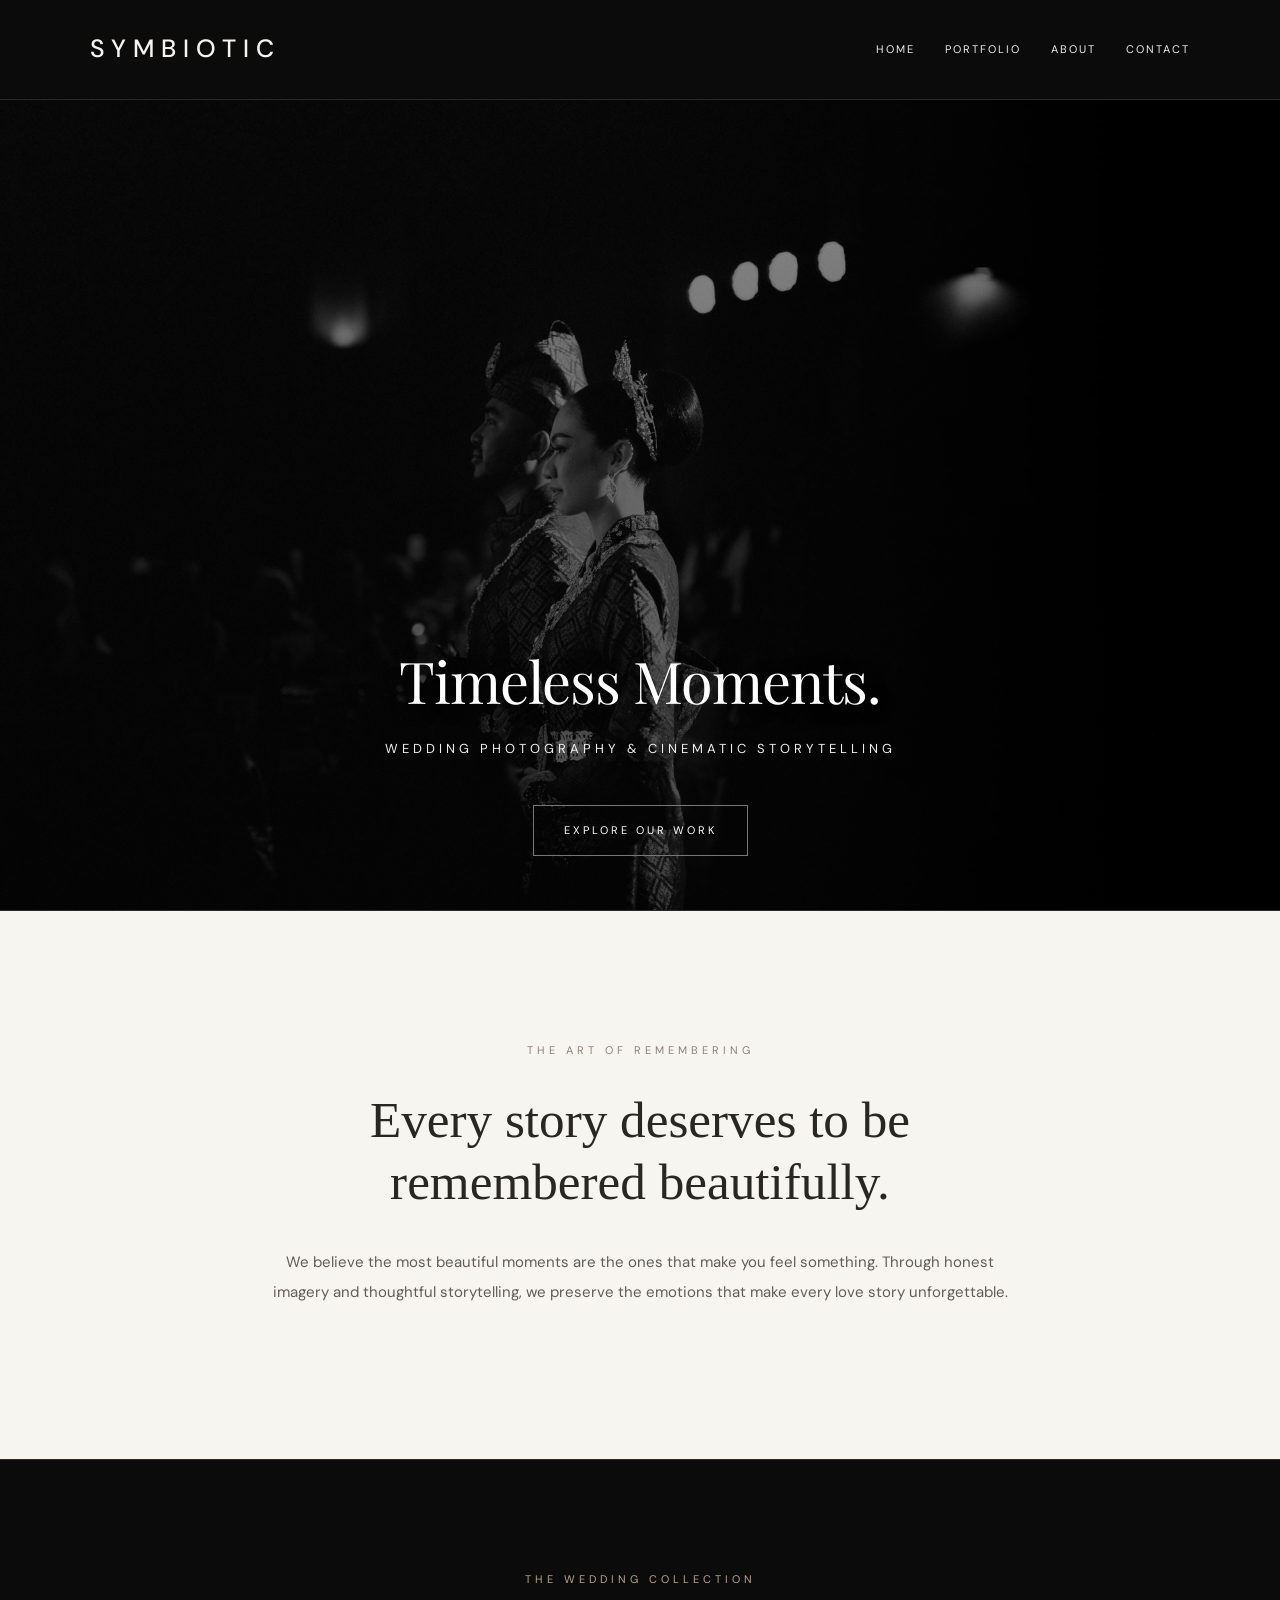
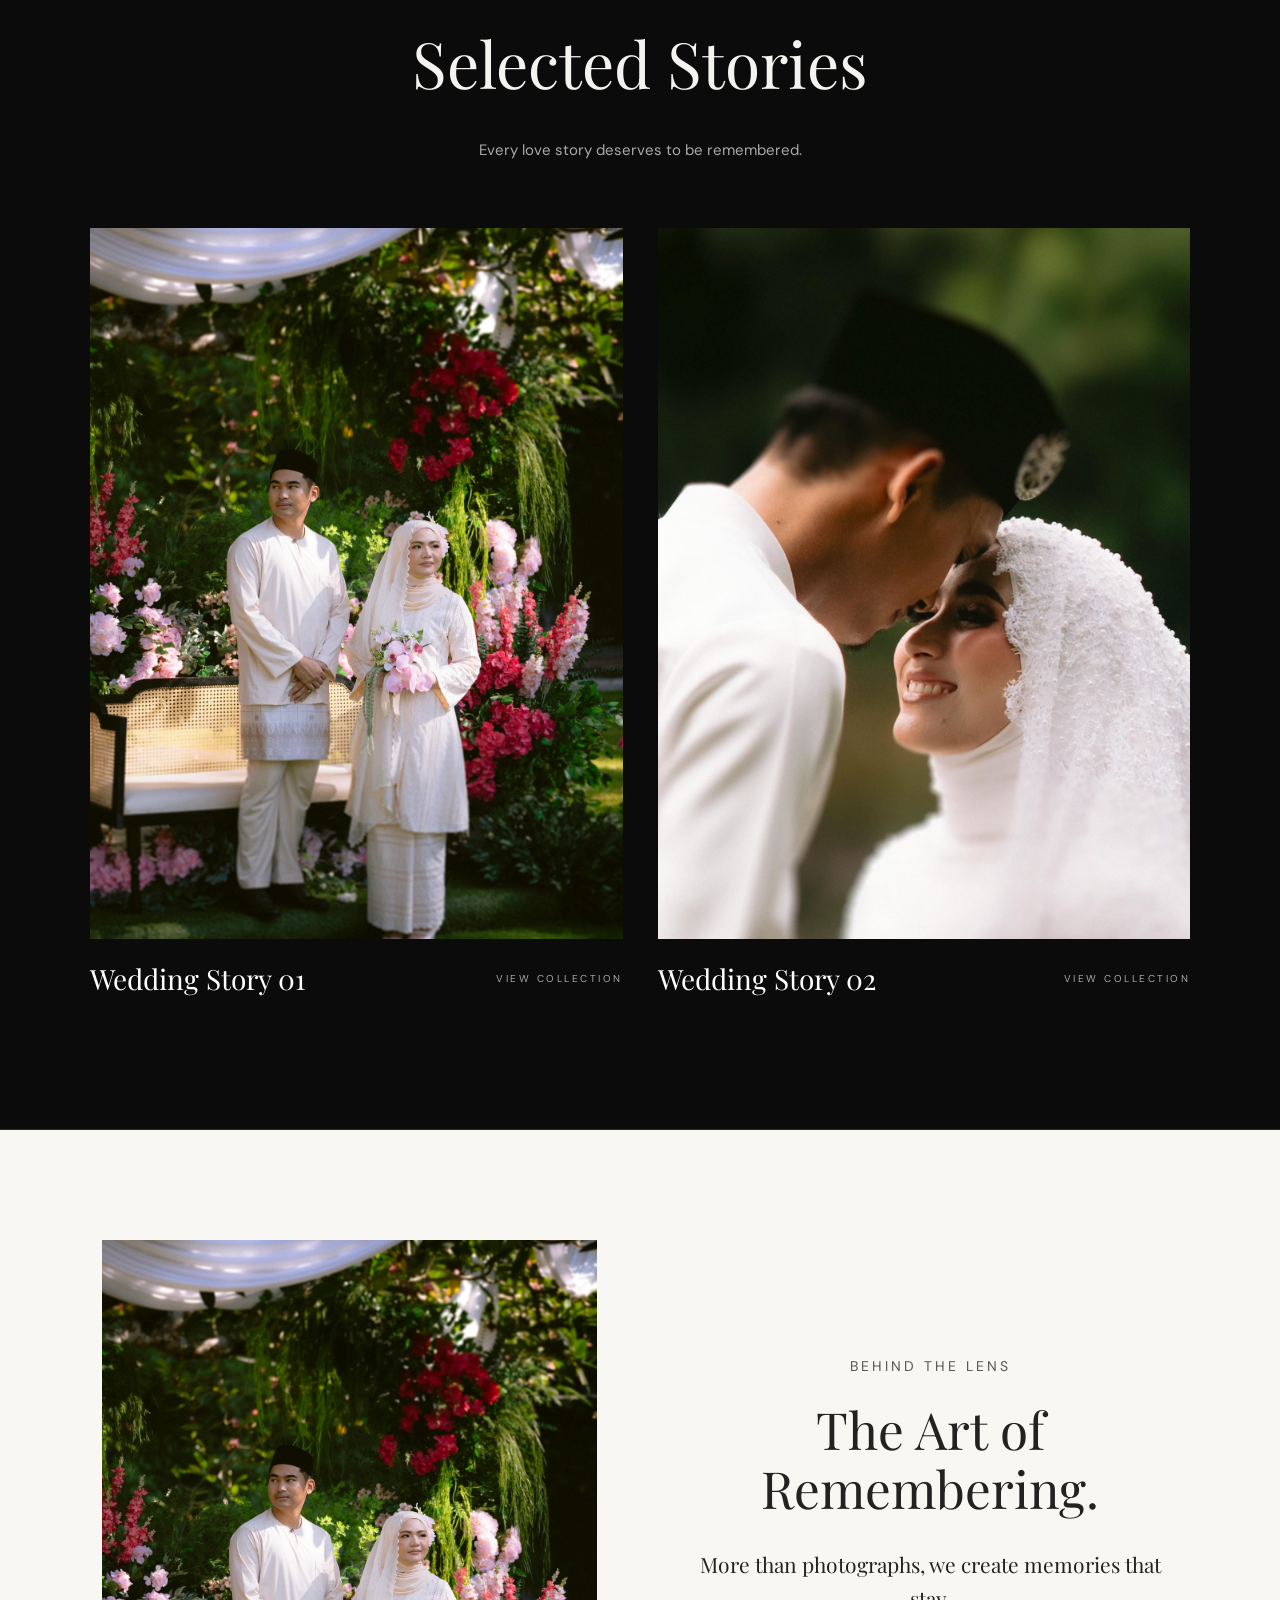
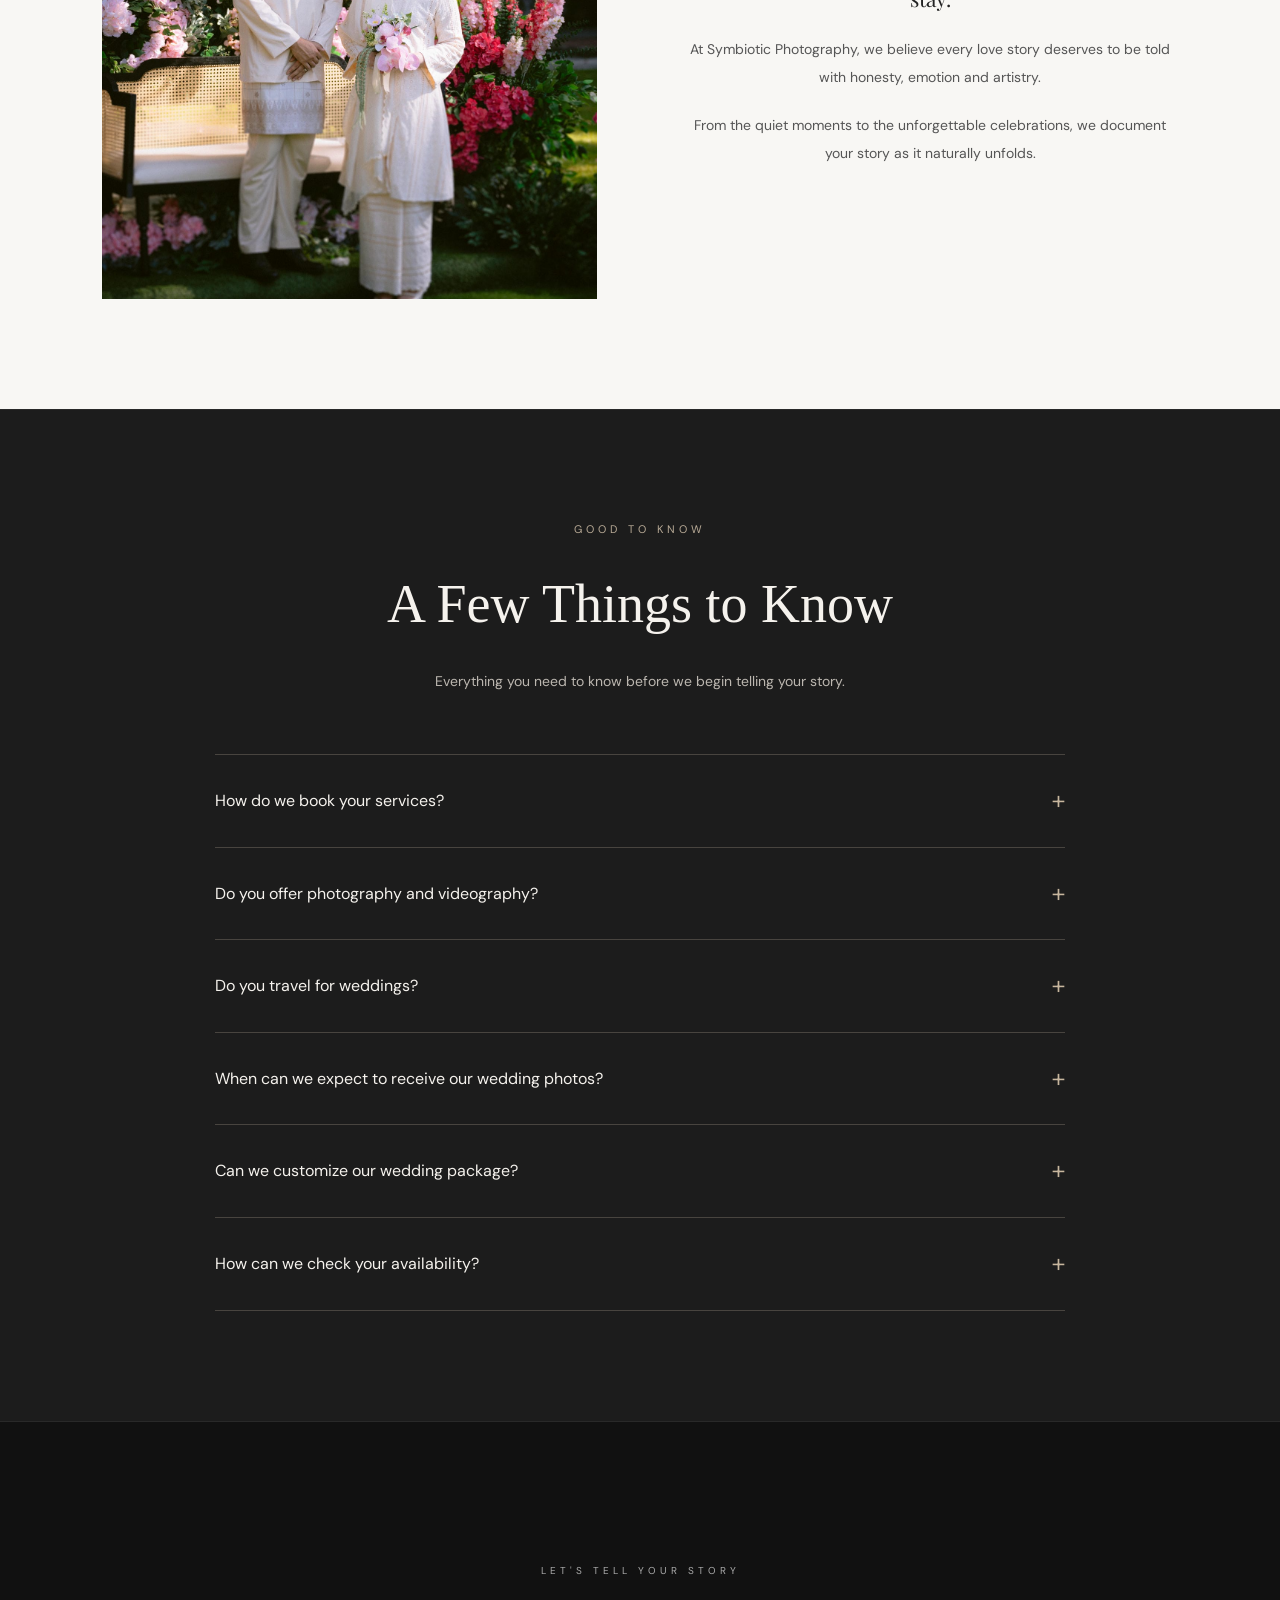
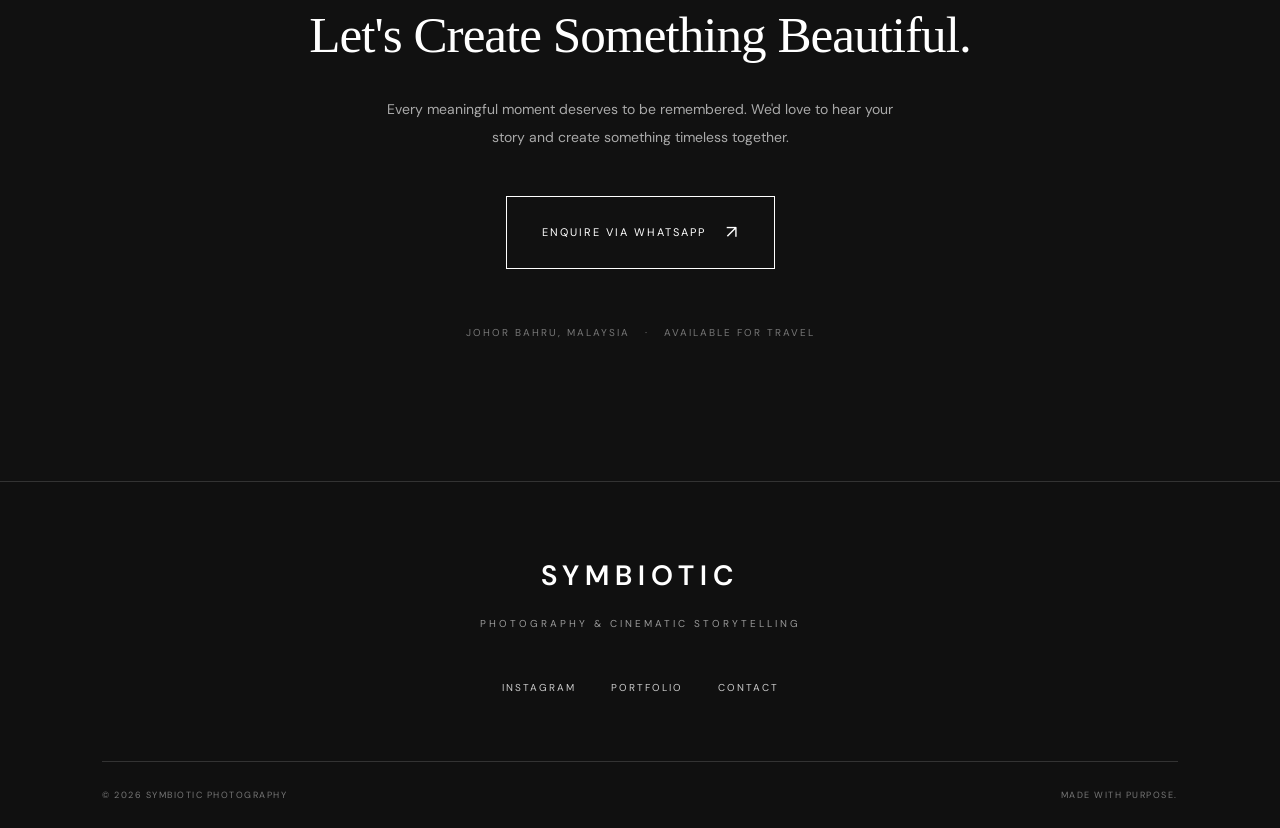
==== index.html @ 344af043 "update intro" ====
<!DOCTYPE html>
<html lang="en">
<head>
	<meta charset="UTF-8">
	<meta name="viewport" content="width=device-width, initial-scale=1.0">
	<title>Symbiotic Photography</title>
	<link rel="stylesheet" href="style.css">
</head>
<body>
	<header>
		<h1>SYMBIOTIC</h1>
<button class="menu-toggle"
        type="button"
        aria-label="Open navigation menu"
        aria-expanded="false"
        aria-controls="main-nav">
  <span></span>
  <span></span>
  <span></span>
</button>

<nav id="main-nav">
  <a href="#home">HOME</a>
  <a href="#portfolio">PORTFOLIO</a>
  <a href="#about">ABOUT</a>
  <a href="#contact">CONTACT</a>
</nav>

	</header>

	<main id="home">
		<h2>Timeless Moments.</h2>
		<p>Wedding Photography &amp; Cinematic Storytelling</p>
		<a href="#portfolio">EXPLORE OUR WORK</a>
	</main>


<!-- INTRODUCTION SECTION -->
<section id="introduction" class="intro-section">
  <div class="intro-content">
    <p class="intro-label">THE ART OF REMEMBERING</p>

    <h2>Every story deserves to be remembered beautifully.</h2>

    
<p>
  We believe the most beautiful moments
  are the ones that make you feel something.
  Through honest imagery and thoughtful
  storytelling, we preserve the emotions
  that make every love story unforgettable.
</p>

  </div>
</section>


	
<section id="portfolio" class="portfolio-section">
  <p class="section-label">THE WEDDING COLLECTION</p>
  <h2>Selected Stories</h2>
  <p class="section-intro">
    Every love story deserves to be remembered.
  </p>

  <div class="portfolio-grid">

    <a href="wedding-01.html" class="portfolio-card">
      <div class="portfolio-image">
        <img src="images/wedding-01/cover.jpg"
             alt="Wedding Story 01"
             loading="lazy">
      </div>
      <div class="portfolio-info">
        <h3>Wedding Story 01</h3>
        <span>VIEW COLLECTION</span>
      </div>
    </a>

    <a href="wedding-02.html" class="portfolio-card">
      <div class="portfolio-image">
        <img src="images/wedding-02/cover.jpg"
             alt="Wedding Story 02"
             loading="lazy">
      </div>
      <div class="portfolio-info">
        <h3>Wedding Story 02</h3>
        <span>VIEW COLLECTION</span>
      </div>
    </a>

  </div>
</section>


	
<section id="about" class="about-editorial">

  <div class="about-editorial-image">
    <img
      src="images/wedding-01/cover.jpg"
      alt="Symbiotic Wedding Photography"
      loading="lazy"
    >
  </div>

  <div class="about-editorial-content">
    <p class="about-editorial-label">
      BEHIND THE LENS
    </p>

    <h2>
      The Art of<br>
      Remembering.
    </h2>

    <p class="about-editorial-lead">
      More than photographs,
      we create memories that stay.
    </p>

    <p>
      At Symbiotic Photography, we believe
      every love story deserves to be told
      with honesty, emotion and artistry.
    </p>

    <p>
      From the quiet moments to the
      unforgettable celebrations, we
      document your story as it naturally
      unfolds.
    </p>
  </div>

</section>


	
<!-- LUXURY FAQ SECTION -->
<section id="faq" class="faq-section">
  <div class="faq-container">

    <p class="faq-label">GOOD TO KNOW</p>
    <h2>A Few Things to Know</h2>
    <p class="faq-intro">
      Everything you need to know before we
      begin telling your story.
    </p>

    <div class="faq-list">

      <details class="faq-item">
        <summary>How do we book your services?</summary>
        <p>
          Simply reach out through WhatsApp with your
          event date, location, and preferred coverage.
          Our team will guide you through the process.
        </p>
      </details>

      <details class="faq-item">
        <summary>Do you offer photography and videography?</summary>
        <p>
          Yes. We offer photography, videography,
          and combined coverage for your celebration.
        </p>
      </details>

      <details class="faq-item">
        <summary>Do you travel for weddings?</summary>
        <p>
          Absolutely. We are available for weddings
          beyond our usual coverage area. Travel
          arrangements can be discussed before booking.
        </p>
      </details>

      <details class="faq-item">
        <summary>When can we expect to receive our wedding photos?</summary>
        <p>
          Good news to all clients that book with Symbiotic! 
          You will get 50 to 100 edited photos which are personally selected by us as early as 7 working days after your wedding! 
          For all photos taken during the shoot, you will get them, guaranteed in 14 working days.

        </p>
      </details>

      <details class="faq-item">
        <summary>Can we customize our wedding package?</summary>
        <p>
          Every celebration is different. Share your
          plans with us, and we'll explore the coverage
          options that best suit your event.
        </p>
      </details>

      <details class="faq-item">
        <summary>How can we check your availability?</summary>
        <p>
          Send us your event date through WhatsApp,
          and we'll be happy to check our team's
          availability.
        </p>
      </details>

    </div>
  </div>
</section>

<!-- STEP 12 — PREMIUM CONTACT SECTION -->

<section id="contact" class="contact-section">

  <div class="contact-container">

    <p class="contact-label">
      LET'S TELL YOUR STORY
    </p>

    <h2>
      Let's Create Something Beautiful.
    </h2>

    <p class="contact-description">
      Every meaningful moment deserves to be remembered.
      We'd love to hear your story and create something
      timeless together.
    </p>

    <a
      href="#"
      id="whatsapp-booking"
      class="whatsapp-button"
      aria-label="Enquire with Symbiotic Photography via WhatsApp"
    >
      ENQUIRE VIA WHATSAPP
      <span aria-hidden="true">↗</span>
    </a>

    <p class="contact-location">
      JOHOR BAHRU, MALAYSIA
      <span>·</span>
      AVAILABLE FOR TRAVEL
    </p>

  </div>

</section>


<!-- STEP 12F — PREMIUM FOOTER -->

<footer class="site-footer">

  <div class="footer-main">

    <a href="index.html" class="footer-logo">
      SYMBIOTIC
    </a>

    <p class="footer-tagline">
      PHOTOGRAPHY & CINEMATIC STORYTELLING
    </p>

    <div class="footer-links">
      <a href="https://www.instagram.com/symbiotic.photography/" class="instagram-link">
        INSTAGRAM
      </a>

      <a href="#portfolio">PORTFOLIO</a>

      <a href="#contact">CONTACT</a>
    </div>

  </div>

  <div class="footer-bottom">
    <p>© 2026 SYMBIOTIC PHOTOGRAPHY</p>
    <p>MADE WITH PURPOSE.</p>
  </div>

</footer>

	<script src="script.js"></script>
</body>
</html>
---- style.css ----
@import url('https://fonts.googleapis.com/css2?family=DM+Sans:wght@400;500;600&family=Playfair+Display:wght@400;500&display=swap');

* {
  margin: 0;
  padding: 0;
  box-sizing: border-box;
}

html {
  scroll-behavior: smooth;
}

body {
  background: #0b0b0b;
  color: #f5f3ef;
  font-family: 'DM Sans', sans-serif;
  line-height: 1.7;
}

header {
  padding: 28px 7%;
  display: flex;
  justify-content: space-between;
  align-items: center;
  border-bottom: 1px solid #292929;
}

header h1 {
  font-size: 25px;
  font-weight: 500;
  letter-spacing: 7px;
}

nav {
  display: flex;
  gap: 30px;
}

nav a {
  color: #eee;
  text-decoration: none;
  font-size: 11px;
  letter-spacing: 2px;
  transition: color 0.3s;
}

nav a:hover {
  color: #bba58b;
}

main {
  min-height: 80vh;
  display: flex;
  flex-direction: column;
  justify-content: center;
  align-items: center;
  text-align: center;
  padding: 60px 7%;
}

main h2 {
  font-family: 'Playfair Display', serif;
  font-size: clamp(48px, 8vw, 110px);
  font-weight: 400;
  line-height: 1.15;
  margin-bottom: 25px;
}

main p {
  font-size: 13px;
  letter-spacing: 4px;
  text-transform: uppercase;
  color: #aaa;
  margin-bottom: 45px;
}

main a {
  color: #fff;
  text-decoration: none;
  border: 1px solid #777;
  padding: 15px 30px;
  font-size: 11px;
  letter-spacing: 3px;
  transition: 0.3s;
}

main a:hover {
  background: #fff;
  color: #000;
}

section {
  padding: 120px 10%;
  text-align: center;
  border-top: 1px solid #292929;
}

section h2 {
  font-family: 'Playfair Display', serif;
  font-size: clamp(36px, 5vw, 64px);
  font-weight: 400;
  margin-bottom: 20px;
}

section p {
  color: #aaa;
  font-size: 15px;
}

@media (max-width: 768px) {
  header {
    flex-direction: column;
    gap: 20px;
  }

  header h1 {
    font-size: 20px;
  }

  nav {
    flex-wrap: wrap;
    justify-content: center;
    gap: 15px;
  }

  nav a {
    font-size: 10px;
  }

  main p {
    letter-spacing: 2px;
  }

  section {
    padding: 80px 7%;
  }
}

/* SYMBIOTIC — CINEMATIC HERO */

main {
  min-height: 90vh;

  background-image:
    linear-gradient(
      rgba(0, 0, 0, 0.35),
      rgba(0, 0, 0, 0.65)
    ),
    url("images/hero.jpg");

  background-size: cover;
  background-position: center;
  background-repeat: no-repeat;
}

main h2 {
    color: #ffffff;
    font-size: clamp(38px, 4.5vw, 68px);
    font-weight: 400;
    line-height: 1.1;
    letter-spacing: -1px;
    text-shadow: 0 3px 25px rgba(0,0,0,0.3);
}

main p {
  color: #eeeeee;
}

@media (max-width: 768px) {
  main {
    min-height: 85vh;
    background-position: center;
  }
}

/* SYMBIOTIC PORTFOLIO */

.portfolio-section {
  padding: 120px 7%;
  background: #0b0b0b;
  text-align: center;
}

.section-label {
  font-size: 11px;
  letter-spacing: 4px;
  color: #bba58b;
  margin-bottom: 20px;
}

.section-intro {
  margin-bottom: 65px;
}

.portfolio-grid {
  display: grid;
  grid-template-columns: repeat(2, 1fr);
  gap: 35px;
  margin-top: 60px;
}

.portfolio-card {
  text-decoration: none;
  color: #fff;
  text-align: left;
}

.portfolio-image {
  overflow: hidden;
  aspect-ratio: 3 / 4;
  background: #222;
}

.portfolio-image img {
  width: 100%;
  height: 100%;
  object-fit: cover;
  display: block;
  transition: transform 0.7s ease;
}

.portfolio-card:hover img {
  transform: scale(1.06);
}

.portfolio-info {
  display: flex;
  justify-content: space-between;
  align-items: center;
  gap: 15px;
  padding: 25px 0;
}

.portfolio-info h3 {
  font-family: 'Playfair Display', serif;
  font-size: 25px;
  font-weight: 400;
}

.portfolio-info span {
  font-size: 10px;
  letter-spacing: 2px;
  color: #aaa;
}

@media (max-width: 768px) {
  .portfolio-grid {
    grid-template-columns: 1fr;
    gap: 35px;
  }

  .portfolio-section {
    padding: 80px 6%;
  }

  .portfolio-info h3 {
    font-size: 22px;
  }
}

/* WEDDING STORY PAGES */

.wedding-page {
  background: #0b0b0b;
  color: #f5f3ef;
}

.wedding-heading {
  text-align: center;
  padding: 110px 20px 80px;
}

.wedding-heading h2 {
  font-family: 'Playfair Display', serif;
  font-size: clamp(42px, 7vw, 85px);
  font-weight: 400;
  margin-bottom: 15px;
}

.wedding-heading > p:last-child {
  color: #aaa;
  font-size: 14px;
  letter-spacing: 1px;
}

.wedding-gallery {
  max-width: 1300px;
  margin: 0 auto;
  padding: 0 6%;
  display: grid;
  grid-template-columns: repeat(2, minmax(0, 1fr));
  gap: 24px;
}

.wedding-gallery img {
  width: 100%;
  height: 100%;
  max-height: 800px;
  object-fit: cover;
  display: block;
  cursor: zoom-in;
  transition: opacity 0.3s ease;
}

.wedding-gallery img:hover {
  opacity: 0.85;
}

.wedding-gallery img:first-child,
.wedding-gallery img:last-child {
  grid-column: 1 / -1;
  max-height: 900px;
  object-fit: contain;
}

.back-portfolio {
  text-align: center;
  padding: 100px 20px;
}

.back-portfolio a {
  color: #fff;
  text-decoration: none;
  font-size: 11px;
  letter-spacing: 3px;
  border-bottom: 1px solid #777;
  padding-bottom: 12px;
}

@media (max-width: 768px) {
  .wedding-heading {
    padding: 70px 20px 50px;
  }

  .wedding-gallery {
    grid-template-columns: 1fr;
    gap: 16px;
    padding: 0 5%;
  }

  .wedding-gallery img {
    height: auto;
    max-height: none;
  }
}

/* SYMBIOTIC FULLSCREEN LIGHTBOX */

.symbiotic-lightbox {
  position: fixed;
  inset: 0;
  background: rgba(0, 0, 0, 0.97);
  z-index: 9999;
  display: none;
  align-items: center;
  justify-content: center;
}

.symbiotic-lightbox.active {
  display: flex;
}

.lightbox-image {
  max-width: 85vw;
  max-height: 85vh;
  width: auto;
  height: auto;
  object-fit: contain;
}

.lightbox-close,
.lightbox-prev,
.lightbox-next {
  position: absolute;
  background: transparent;
  border: none;
  color: white;
  cursor: pointer;
  z-index: 2;
}

.lightbox-close {
  top: 20px;
  right: 35px;
  font-size: 40px;
}

.lightbox-prev {
  left: 25px;
  font-size: 60px;
}

.lightbox-next {
  right: 25px;
  font-size: 60px;
}

.lightbox-counter {
  position: absolute;
  top: 35px;
  left: 35px;
  color: #aaa;
  font-size: 12px;
  letter-spacing: 3px;
}

@media (max-width: 768px) {
  .lightbox-image {
    max-width: 94vw;
    max-height: 78vh;
  }

  .lightbox-prev {
    left: 8px;
    font-size: 42px;
  }

  .lightbox-next {
    right: 8px;
    font-size: 42px;
  }

  .lightbox-close {
    right: 20px;
  }
}

/* STEP 10 — PREMIUM ANIMATIONS */

/* Smooth scrolling */
html {
  scroll-behavior: smooth;
}

/* Smooth navigation links */
nav a {
  transition: opacity 0.3s ease;
}

nav a:hover {
  opacity: 0.55;
}

/* Elegant portfolio image movement */
.portfolio-image img {
  transition: transform 0.8s ease,
              filter 0.8s ease;
}

.portfolio-card:hover .portfolio-image img {
  transform: scale(1.04);
  filter: brightness(0.85);
}

/* Scroll reveal animation */
.reveal {
  opacity: 0;
  transform: translateY(35px);
  transition: opacity 0.9s ease,
              transform 0.9s ease;
}

.reveal.visible {
  opacity: 1;
  transform: translateY(0);
}

/* Respect reduced-motion preferences */
@media (prefers-reduced-motion: reduce) {
  html {
    scroll-behavior: auto;
  }

  .reveal,
  .reveal.visible {
    opacity: 1;
    transform: none;
    transition: none;
  }

  .portfolio-image img,
  nav a {
    transition: none;
  }
}

/* STEP 11 — MOBILE RESPONSIVE */

.menu-toggle {
  display: none;
  background: none;
  border: none;
  cursor: pointer;
  padding: 10px;
  z-index: 1001;
}

.menu-toggle span {
  display: block;
  width: 25px;
  height: 2px;
  margin: 5px 0;
  background: #fff;
  transition: 0.3s ease;
}

@media (max-width: 768px) {

  header {
    display: flex;
    align-items: center;
    justify-content: space-between;
    padding: 20px 6%;
    position: relative;
    z-index: 100;
  }

  header h1 {
    font-size: 18px;
    letter-spacing: 3px;
    margin: 0;
  }

  .menu-toggle {
    display: block;
  }

  header nav {
    display: none;
    position: absolute;
    top: 100%;
    left: 0;
    right: 0;
    background: #111;
    padding: 25px 6%;
    flex-direction: column;
    gap: 25px;
    border-top: 1px solid #333;
  }

  header nav.active {
    display: flex;
  }

  header nav a {
    display: block;
    font-size: 12px;
    letter-spacing: 2px;
    padding: 8px 0;
  }

  main {
    min-height: 85vh;
    background-position: center;
  }

  main h2 {
    font-size: clamp(38px, 10vw, 60px);
    line-height: 1.15;
  }

  main p {
    font-size: 11px;
    letter-spacing: 2px;
    line-height: 1.8;
  }

  .portfolio-section {
    padding: 75px 6%;
  }

  .portfolio-grid {
    grid-template-columns: 1fr;
    gap: 35px;
  }

  .portfolio-info {
    align-items: flex-start;
  }

  .portfolio-info h3 {
    font-size: 22px;
  }

  .portfolio-info span {
    font-size: 9px;
  }

  .wedding-heading h2 {
    font-size: clamp(36px, 10vw, 56px);
  }
}

/* STEP 12 — PREMIUM CONTACT SECTION */

.contact-section {
  background: #111111;
  color: #ffffff;
  padding: 140px 8%;
  text-align: center;
}

.contact-container {
  max-width: 800px;
  margin: 0 auto;
}

.contact-label {
  font-size: 10px;
  letter-spacing: 4px;
  color: #aaaaaa;
  margin-bottom: 25px;
}

.contact-container h2 {
  font-family: Georgia, serif;
  font-size: clamp(38px, 5vw, 72px);
  font-weight: normal;
  line-height: 1.15;
  margin-bottom: 30px;
}

.contact-description {
  font-size: 14px;
  color: #aaaaaa;
  line-height: 2;
  max-width: 530px;
  margin: 0 auto 45px;
}

.whatsapp-button {
  display: inline-flex;
  align-items: center;
  justify-content: center;
  gap: 20px;
  padding: 20px 35px;
  border: 1px solid #ffffff;
  color: #ffffff;
  text-decoration: none;
  font-size: 11px;
  letter-spacing: 2px;
  transition: 0.4s ease;
}

.whatsapp-button:hover {
  background: #ffffff;
  color: #111111;
}

.whatsapp-button span {
  font-size: 18px;
}

.contact-location {
  margin-top: 55px;
  font-size: 10px;
  letter-spacing: 2px;
  color: #777777;
}

.contact-location span {
  margin: 0 10px;
}

/* MOBILE RESPONSIVE */

@media (max-width: 768px) {

  .contact-section {
    padding: 90px 7%;
  }

  .contact-container h2 {
    font-size: 42px;
  }

  .contact-description {
    font-size: 13px;
  }

  .whatsapp-button {
    padding: 18px 22px;
    font-size: 10px;
    letter-spacing: 1.5px;
  }

  .contact-location {
    font-size: 9px;
    line-height: 2;
  }
}

/* STEP 12F — FINAL LUXURY POLISH */

/* Contact heading refinement */
.contact-container h2 {
  font-size: clamp(34px, 4vw, 56px);
  max-width: 760px;
  margin: 0 auto 30px;
  line-height: 1.2;
  letter-spacing: -1px;
  overflow-wrap: break-word;
}

/* Premium button refinement */
.whatsapp-button {
  min-height: 58px;
  transition:
    background 0.35s ease,
    color 0.35s ease,
    transform 0.35s ease;
}

.whatsapp-button:hover {
  transform: translateY(-3px);
}

.whatsapp-button:focus-visible,
.footer-links a:focus-visible,
.footer-logo:focus-visible {
  outline: 2px solid #ffffff;
  outline-offset: 5px;
}

/* FOOTER */

.site-footer {
  background: #101010;
  color: #ffffff;
  padding: 70px 8% 25px;
  border-top: 1px solid #333333;
}

.footer-main {
  text-align: center;
  padding-bottom: 65px;
}

.footer-logo {
  display: inline-block;
  color: #ffffff;
  font-size: 28px;
  font-weight: 600;
  letter-spacing: 6px;
  text-decoration: none;
}

.footer-tagline {
  margin-top: 15px;
  color: #999999;
  font-size: 10px;
  letter-spacing: 3px;
  line-height: 2;
}

.footer-links {
  display: flex;
  justify-content: center;
  flex-wrap: wrap;
  gap: 35px;
  margin-top: 45px;
}

.footer-links a {
  color: #cccccc;
  font-size: 10px;
  letter-spacing: 2px;
  text-decoration: none;
  transition: color 0.3s ease;
}

.footer-links a:hover {
  color: #ffffff;
}

.footer-bottom {
  border-top: 1px solid #333333;
  padding-top: 25px;
  display: flex;
  justify-content: space-between;
  gap: 20px;
}

.footer-bottom p {
  color: #777777;
  font-size: 9px;
  letter-spacing: 1.5px;
  line-height: 1.8;
}

/* MOBILE */

@media (max-width: 768px) {

  .contact-container h2 {
    font-size: clamp(32px, 8vw, 42px);
    letter-spacing: -0.5px;
  }

  .site-footer {
    padding: 65px 7% 25px;
  }

  .footer-logo {
    font-size: 22px;
    letter-spacing: 4px;
  }

  .footer-tagline {
    font-size: 9px;
    letter-spacing: 2px;
  }

  .footer-links {
    gap: 22px;
  }

  .footer-bottom {
    flex-direction: column;
    align-items: center;
    text-align: center;
    gap: 5px;
  }
}

@media (prefers-reduced-motion: reduce) {
  .whatsapp-button {
    transition: none;
  }

  .whatsapp-button:hover {
    transform: none;
  }
}



/* ==================================
   LUXURY INTRODUCTION SECTION
================================== */

.intro-section {
  padding: 130px 24px;
  background: #f7f5f0;
  text-align: center;
}

.intro-content {
  max-width: 760px;
  margin: 0 auto;
}

.intro-label {
  font-size: 11px;
  letter-spacing: 4px;
  text-transform: uppercase;
  color: #8a8176;
  margin-bottom: 30px;
}

.intro-content h2 {
  font-family: Georgia, serif;
  font-size: clamp(32px, 4vw, 52px);
  font-weight: 400;
  line-height: 1.2;
  color: #292722;
  margin-bottom: 35px;
}

.intro-content p:not(.intro-label) {
  font-size: 15px;
  line-height: 2;
  color: #625d56;
  margin-bottom: 22px;
}

/* MOBILE RESPONSIVE */

@media (max-width: 768px) {
  .intro-section {
    padding: 85px 22px;
  }

  .intro-content h2 {
    font-size: 32px;
  }

  .intro-content p:not(.intro-label) {
    font-size: 14px;
    line-height: 1.9;
  }
}

/* ==================================
   LUXURY FAQ SECTION
================================== */

.faq-section {
  background: #1c1c1c;
  color: #f5f2ed;
  padding: 110px 24px;
}

.faq-container {
  max-width: 850px;
  margin: 0 auto;
}

.faq-label {
  text-align: center;
  font-size: 11px;
  letter-spacing: 4px;
  color: #b8aa96;
  margin-bottom: 20px;
}

.faq-container h2 {
  font-family: Georgia, serif;
  font-size: clamp(34px, 5vw, 54px);
  font-weight: 400;
  text-align: center;
  margin-bottom: 18px;
}

.faq-intro {
  text-align: center;
  color: #bcb7b0;
  font-size: 14px;
  line-height: 1.8;
  margin-bottom: 60px;
}

.faq-list {
  width: 100%;
}

.faq-item {
  border-bottom: 1px solid #48443f;
}

.faq-item:first-child {
  border-top: 1px solid #48443f;
}

.faq-item summary {
  display: flex;
  align-items: center;
  justify-content: space-between;
  gap: 24px;
  padding: 25px 0;
  cursor: pointer;
  list-style: none;
  font-size: 16px;
  font-weight: 400;
  line-height: 1.6;
}

.faq-item summary::-webkit-details-marker {
  display: none;
}

.faq-item summary::after {
  content: "+";
  font-size: 26px;
  font-weight: 300;
  color: #c7b69e;
  flex-shrink: 0;
}

.faq-item[open] summary::after {
  content: "−";
}

.faq-item > p {
  color: #bcb7b0;
  font-size: 14px;
  line-height: 1.9;
  padding: 0 35px 25px 0;
  margin: 0;
}

@media (max-width: 768px) {
  .faq-section {
    padding: 80px 22px;
  }

  .faq-container h2 {
    font-size: 36px;
  }

  .faq-intro {
    margin-bottom: 40px;
  }

  .faq-item summary {
    font-size: 14px;
    padding: 22px 0;
  }
}
/* SYMBIOTIC — HERO TEXT POSITION */
main {
    display: flex;
    flex-direction: column;
    justify-content: flex-end;
    align-items: center;
    text-align: center;
    padding-bottom: 6vh;
    box-sizing: border-box;
}
/* MOBILE HERO REFINEMENT */
@media (max-width: 768px) {

  main {
    min-height: 85svh;
    padding: 60px 6% 90px;
    display: flex;
    flex-direction: column;
    justify-content: flex-end;
    align-items: center;
    text-align: center;
    background-position: 43% center;
  }

  main h2 {
    font-size: clamp(34px, 9vw, 48px);
    line-height: 1.12;
    max-width: 100%;
    margin-bottom: 18px;
  }

  main p {
    font-size: 10px;
    letter-spacing: 2px;
    line-height: 1.8;
    margin-bottom: 28px;
  }

  main a {
    font-size: 10px;
    padding: 14px 25px;
    letter-spacing: 2px;
  }
}
/* MOBILE HERO FINAL ADJUSTMENT */
@media (max-width: 768px) {
  main {
    padding-bottom: 55px;
  }

  main h2 {
    font-size: clamp(30px, 7.5vw, 38px);
    line-height: 1.15;
    margin-bottom: 14px;
  }

  main p {
    font-size: 10px;
    letter-spacing: 1.5px;
    line-height: 1.7;
    margin-bottom: 20px;
  }

  main a {
    padding: 13px 24px;
  }
}
/* CENTER HERO IMAGE ON MOBILE */
@media (max-width: 768px) {
  main {
    background-position: 40% center;
  }
}

/* PREMIUM MOBILE HEADER */
@media screen and (max-width: 768px) {
  header {
    display: flex;
    flex-direction: row;
    align-items: center;
    justify-content: space-between;
    padding: 18px 20px;
  }

  header h1 {
    font-size: 22px;
    letter-spacing: 4px;
    margin: 0;
  }

  header nav {
    margin: 0;
  }
}

/* SYMBIOTIC - LUXURY EDITORIAL PORTFOLIO */

.portfolio-section {
  padding: 110px 7%;
}

.portfolio-grid {
  display: grid;
  grid-template-columns: repeat(2, minmax(0, 1fr));
  gap: 55px 35px;
  margin-top: 65px;
}

.portfolio-card {
  display: block;
  min-width: 0;
  text-decoration: none;
}

.portfolio-image {
  aspect-ratio: 3 / 4;
  overflow: hidden;
}

.portfolio-image img {
  width: 100%;
  height: 100%;
  object-fit: cover;
  transition: transform 0.9s ease;
}

.portfolio-card:hover img {
  transform: scale(1.035);
}

.portfolio-info {
  padding: 22px 0;
  gap: 12px;
}

.portfolio-info h3 {
  font-family: 'Playfair Display', serif;
  font-size: 28px;
  font-weight: 400;
  line-height: 1.3;
}

.portfolio-info span {
  font-size: 10px;
  letter-spacing: 2.5px;
}

/* MOBILE */
@media screen and (max-width: 768px) {
  .portfolio-section {
    padding: 75px 6%;
  }

  .portfolio-grid {
    grid-template-columns: 1fr;
    gap: 38px;
    margin-top: 45px;
  }

  .portfolio-info {
    padding: 18px 0;
    gap: 10px;
  }

  .portfolio-info h3 {
    font-size: 23px;
  }

  .portfolio-info span {
    font-size: 9px;
  }
}

/* SYMBIOTIC EDITORIAL ABOUT SECTION */

.about-editorial {
  display: grid;
  grid-template-columns: 1fr 1fr;
  align-items: center;
  gap: 8%;
  padding: 110px 8%;
  background: #f8f7f4;
  color: #222;
}

.about-editorial-image {
  width: 100%;
  aspect-ratio: 3 / 4;
  overflow: hidden;
}

.about-editorial-image img {
  display: block;
  width: 100%;
  height: 100%;
  object-fit: cover;
}

.about-editorial-content {
  max-width: 520px;
}

.about-editorial-label {
  font-size: 11px;
  letter-spacing: 3px;
  margin-bottom: 28px;
}

.about-editorial-content h2 {
  font-family: 'Playfair Display', serif;
  font-size: clamp(38px, 4vw, 65px);
  font-weight: 400;
  line-height: 1.15;
  margin-bottom: 30px;
}

.about-editorial-content p {
  font-size: 14px;
  line-height: 2;
  margin-bottom: 20px;
  color: #555;
}

.about-editorial-content .about-editorial-lead {
  font-family: 'Playfair Display', serif;
  font-size: 21px;
  line-height: 1.6;
  color: #222;
}

/* MOBILE */
@media screen and (max-width: 768px) {
  .about-editorial {
    grid-template-columns: 1fr;
    gap: 35px;
    padding: 75px 6%;
  }

  .about-editorial-content h2 {
    font-size: 40px;
  }

  .about-editorial-content p {
    font-size: 14px;
    line-height: 1.9;
  }

  .about-editorial-image {
    aspect-ratio: 4 / 5;
  }
}
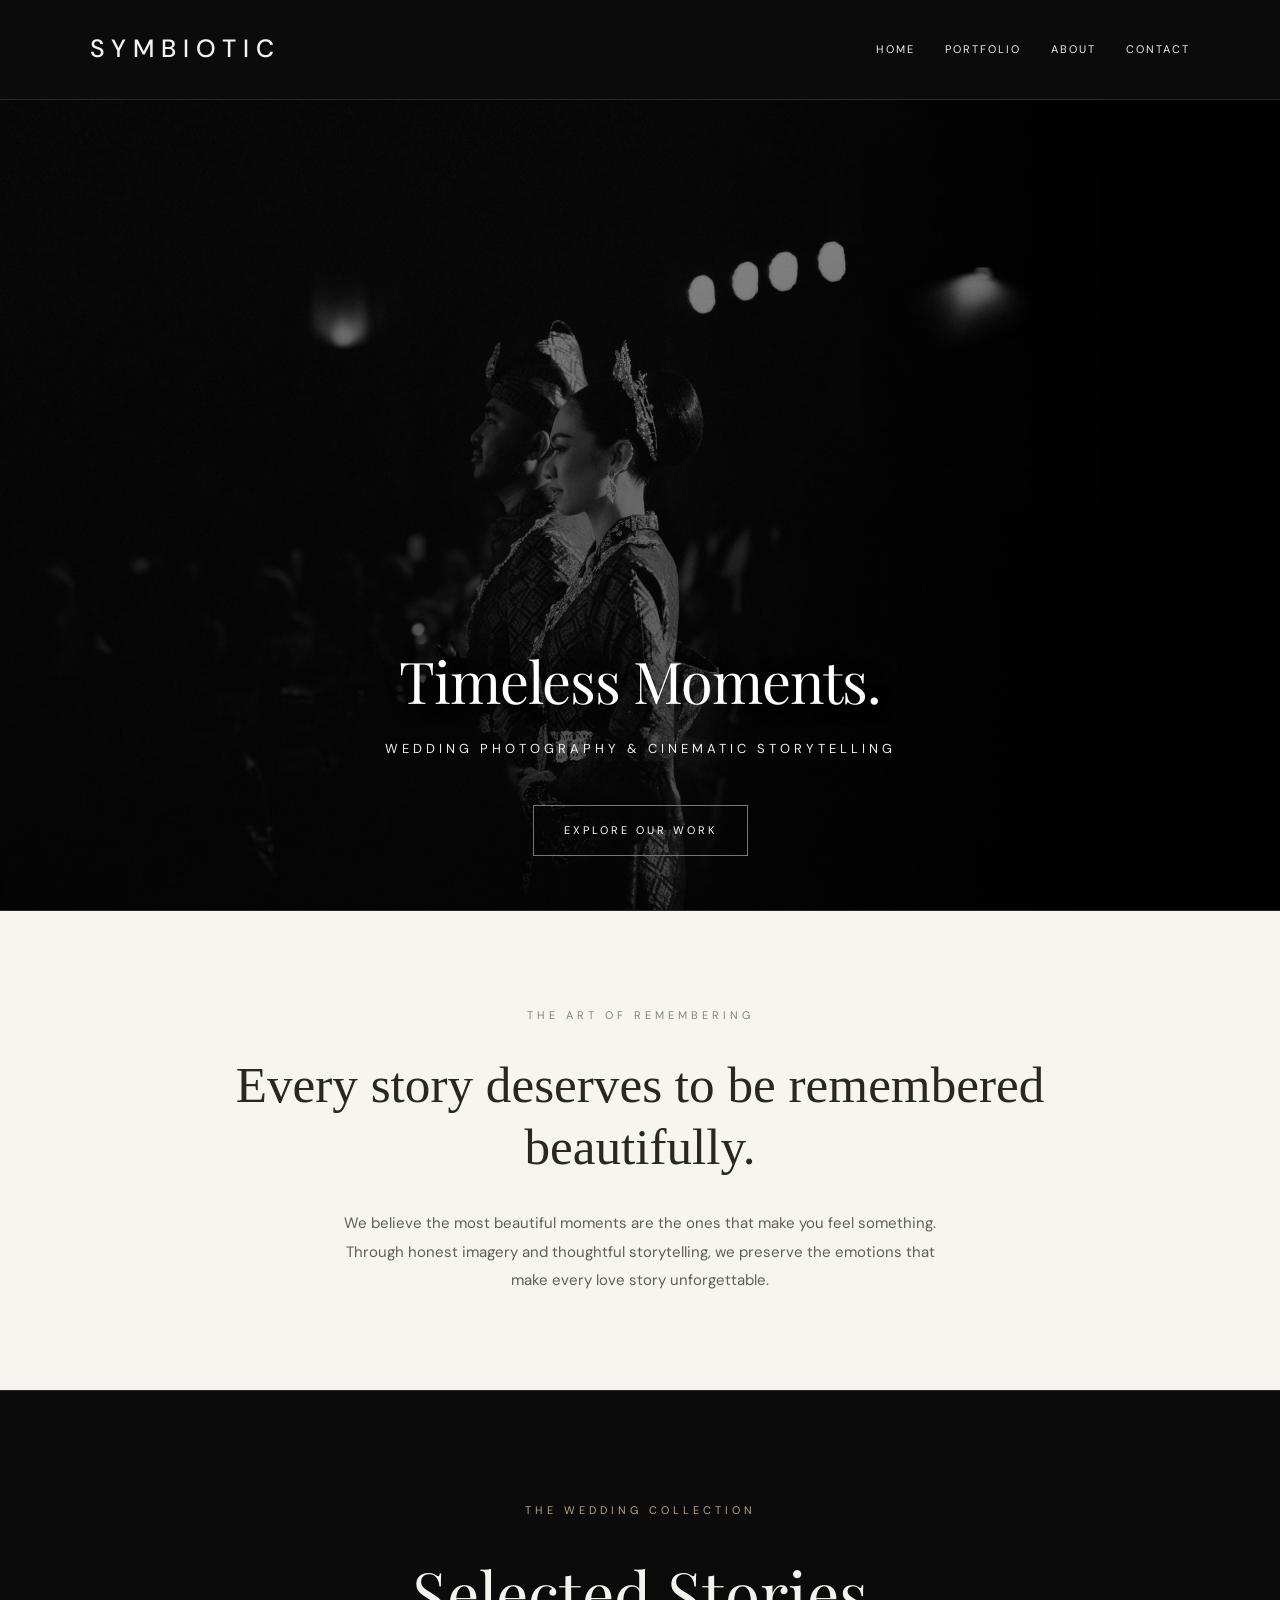
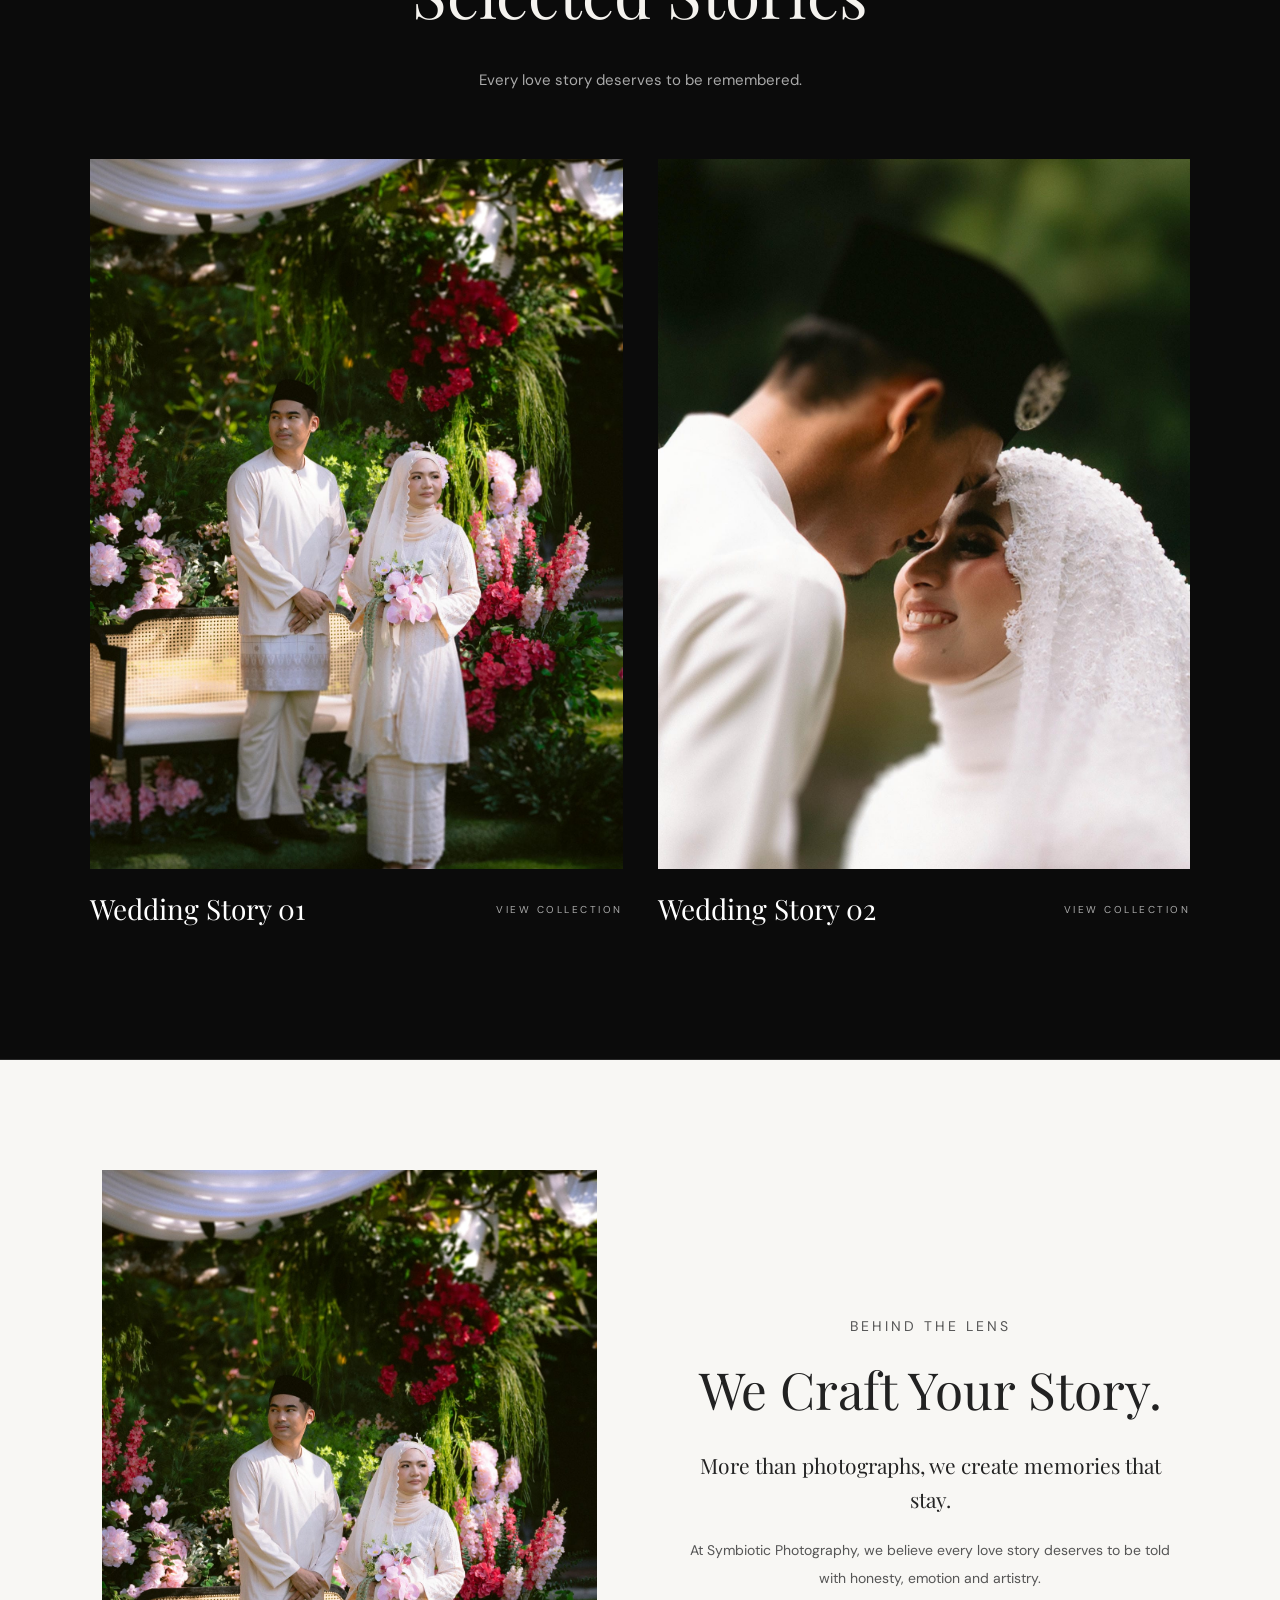
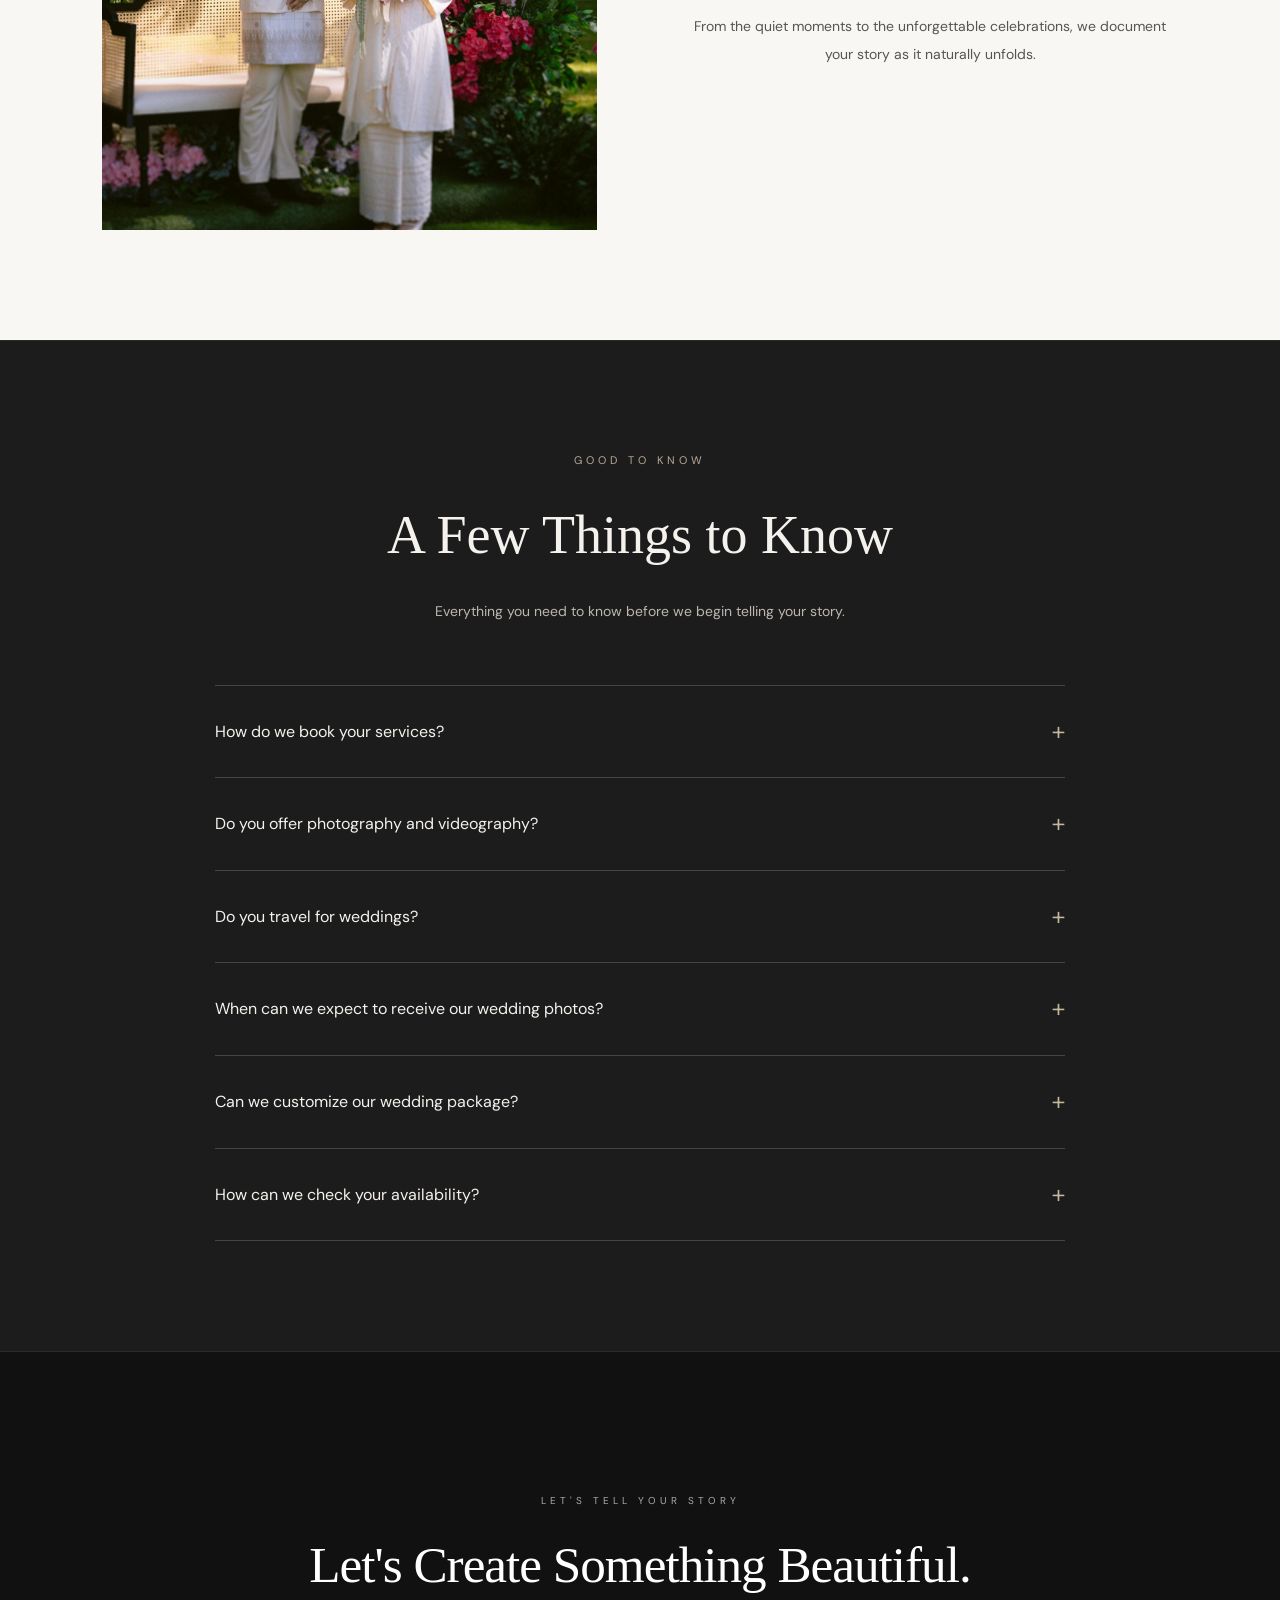
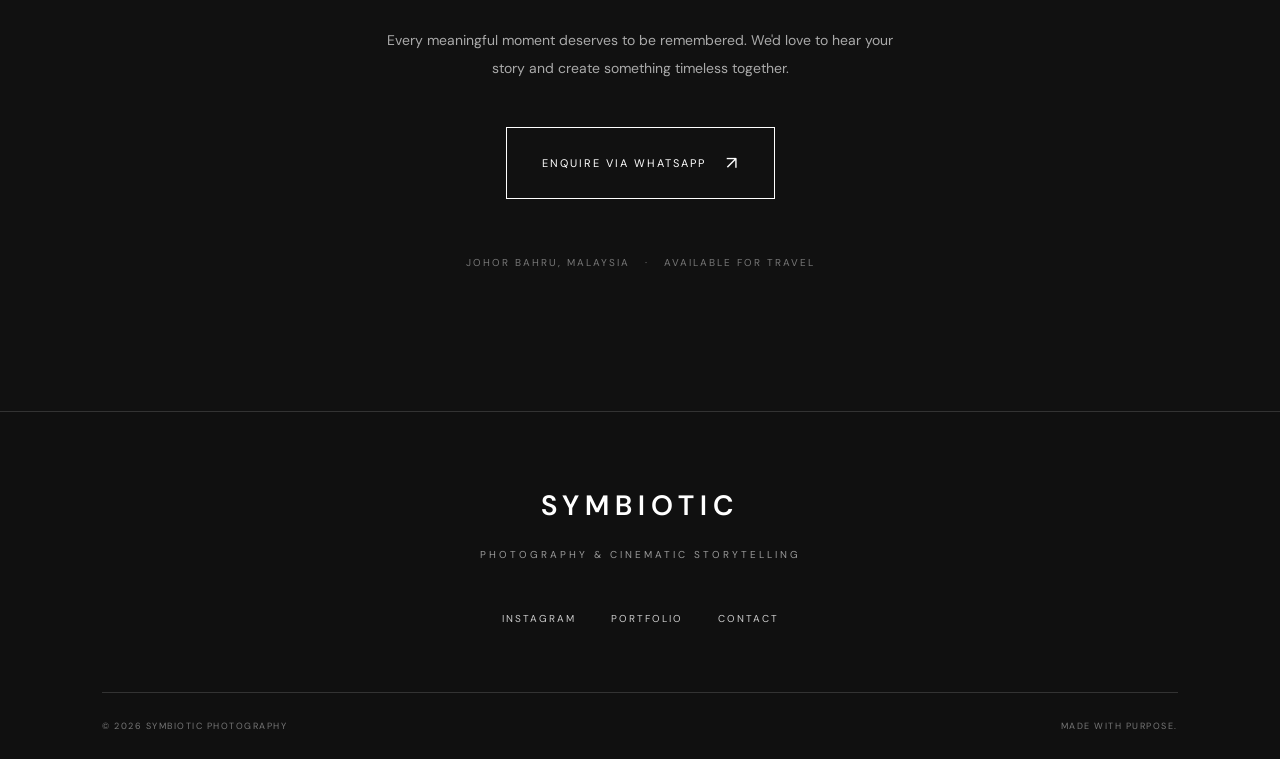
==== commit cf349036: "change slogan we craft your story" ====
--- a/index.html
+++ b/index.html
@@ -109,10 +109,9 @@
       BEHIND THE LENS
     </p>
 
-    <h2>
-      The Art of<br>
-      Remembering.
-    </h2>
+    
+<h2>We Craft Your Story.</h2>
+
 
     <p class="about-editorial-lead">
       More than photographs,
--- a/style.css
+++ b/style.css
@@ -1248,3 +1248,44 @@
     aspect-ratio: 4 / 5;
   }
 }
+
+/* REFINED EDITORIAL INTRODUCTION */
+
+.intro-section {
+  padding: 95px 6%;
+}
+
+.intro-content {
+  max-width: 850px;
+  margin: 0 auto;
+  text-align: center;
+}
+
+.intro-content h2 {
+  line-height: 1.2;
+  margin-bottom: 32px;
+}
+
+.intro-content > p:not(.intro-label) {
+  max-width: 620px;
+  margin: 0 auto;
+  line-height: 1.9;
+}
+
+/* MOBILE */
+@media screen and (max-width: 768px) {
+  .intro-section {
+    padding: 75px 7%;
+  }
+
+  .intro-content h2 {
+    font-size: clamp(34px, 8vw, 44px);
+    line-height: 1.2;
+    margin-bottom: 28px;
+  }
+
+  .intro-content > p:not(.intro-label) {
+    font-size: 14px;
+    line-height: 1.9;
+  }
+}
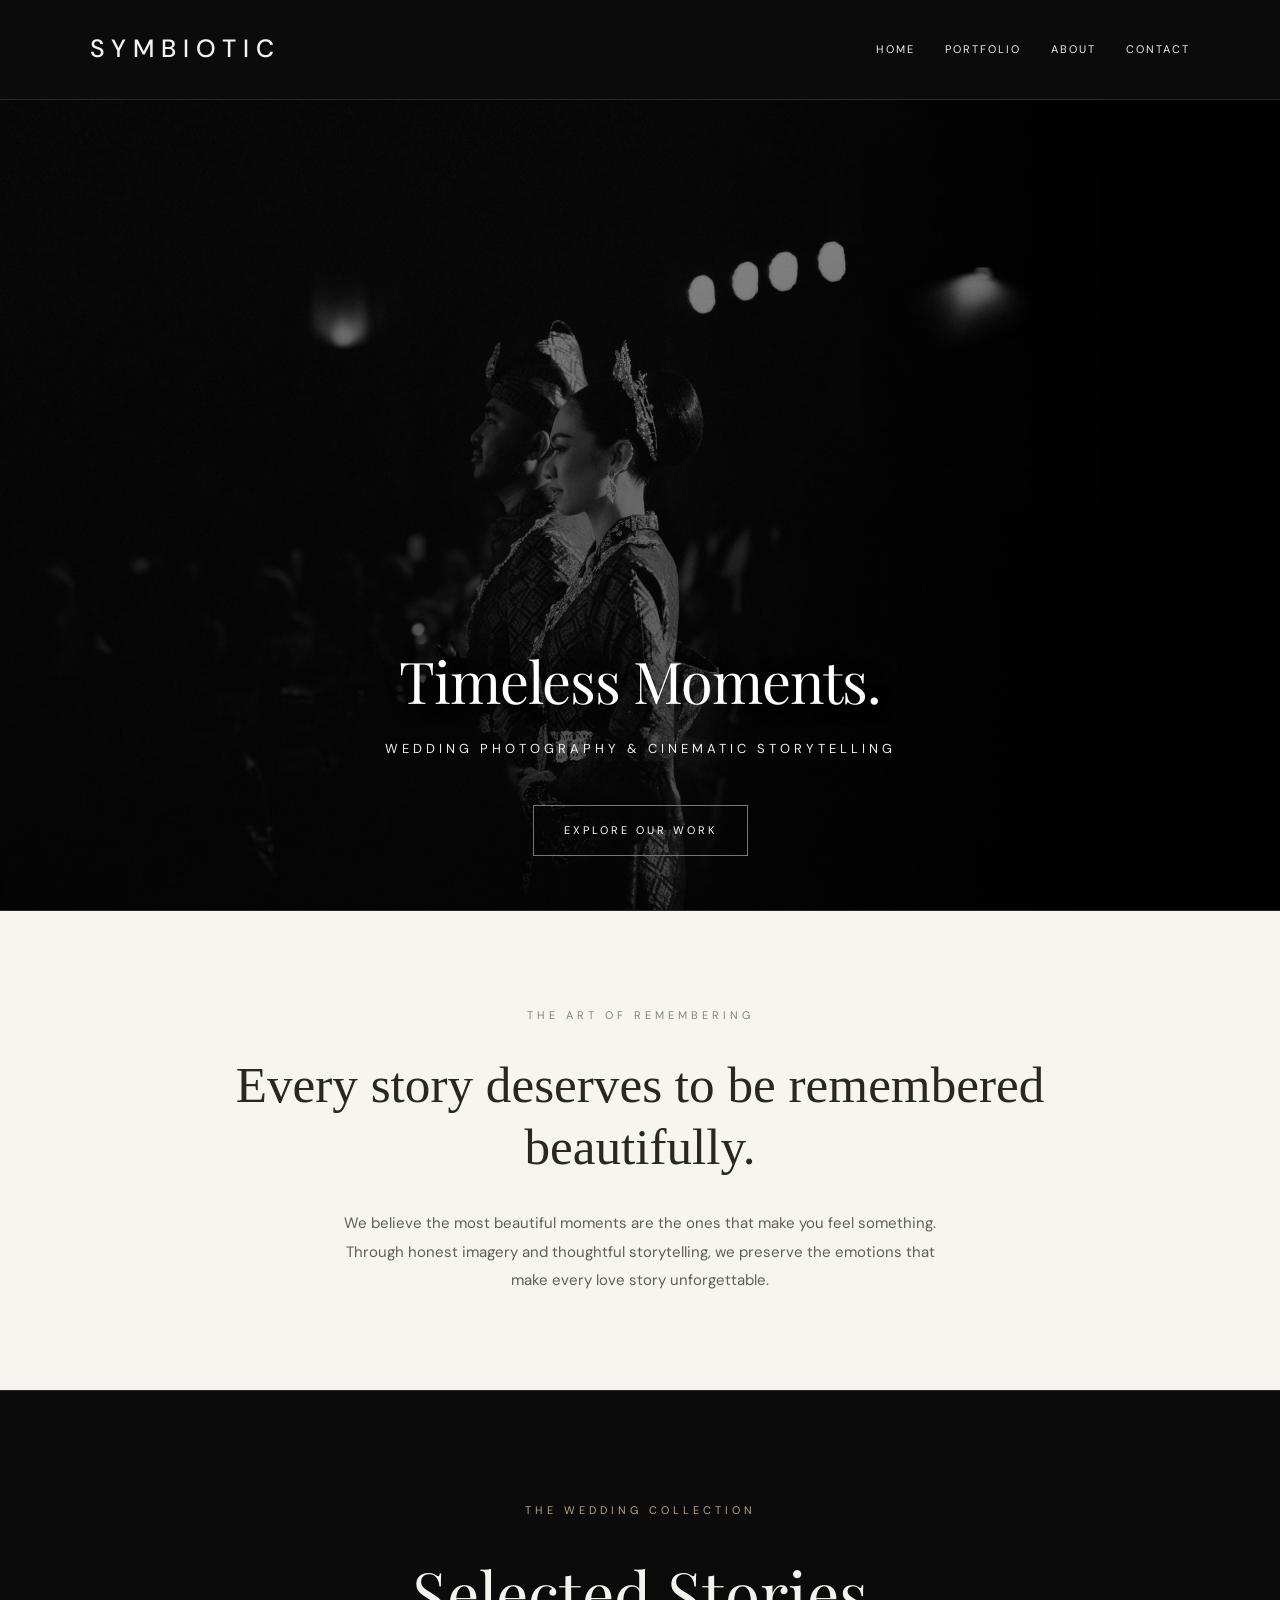
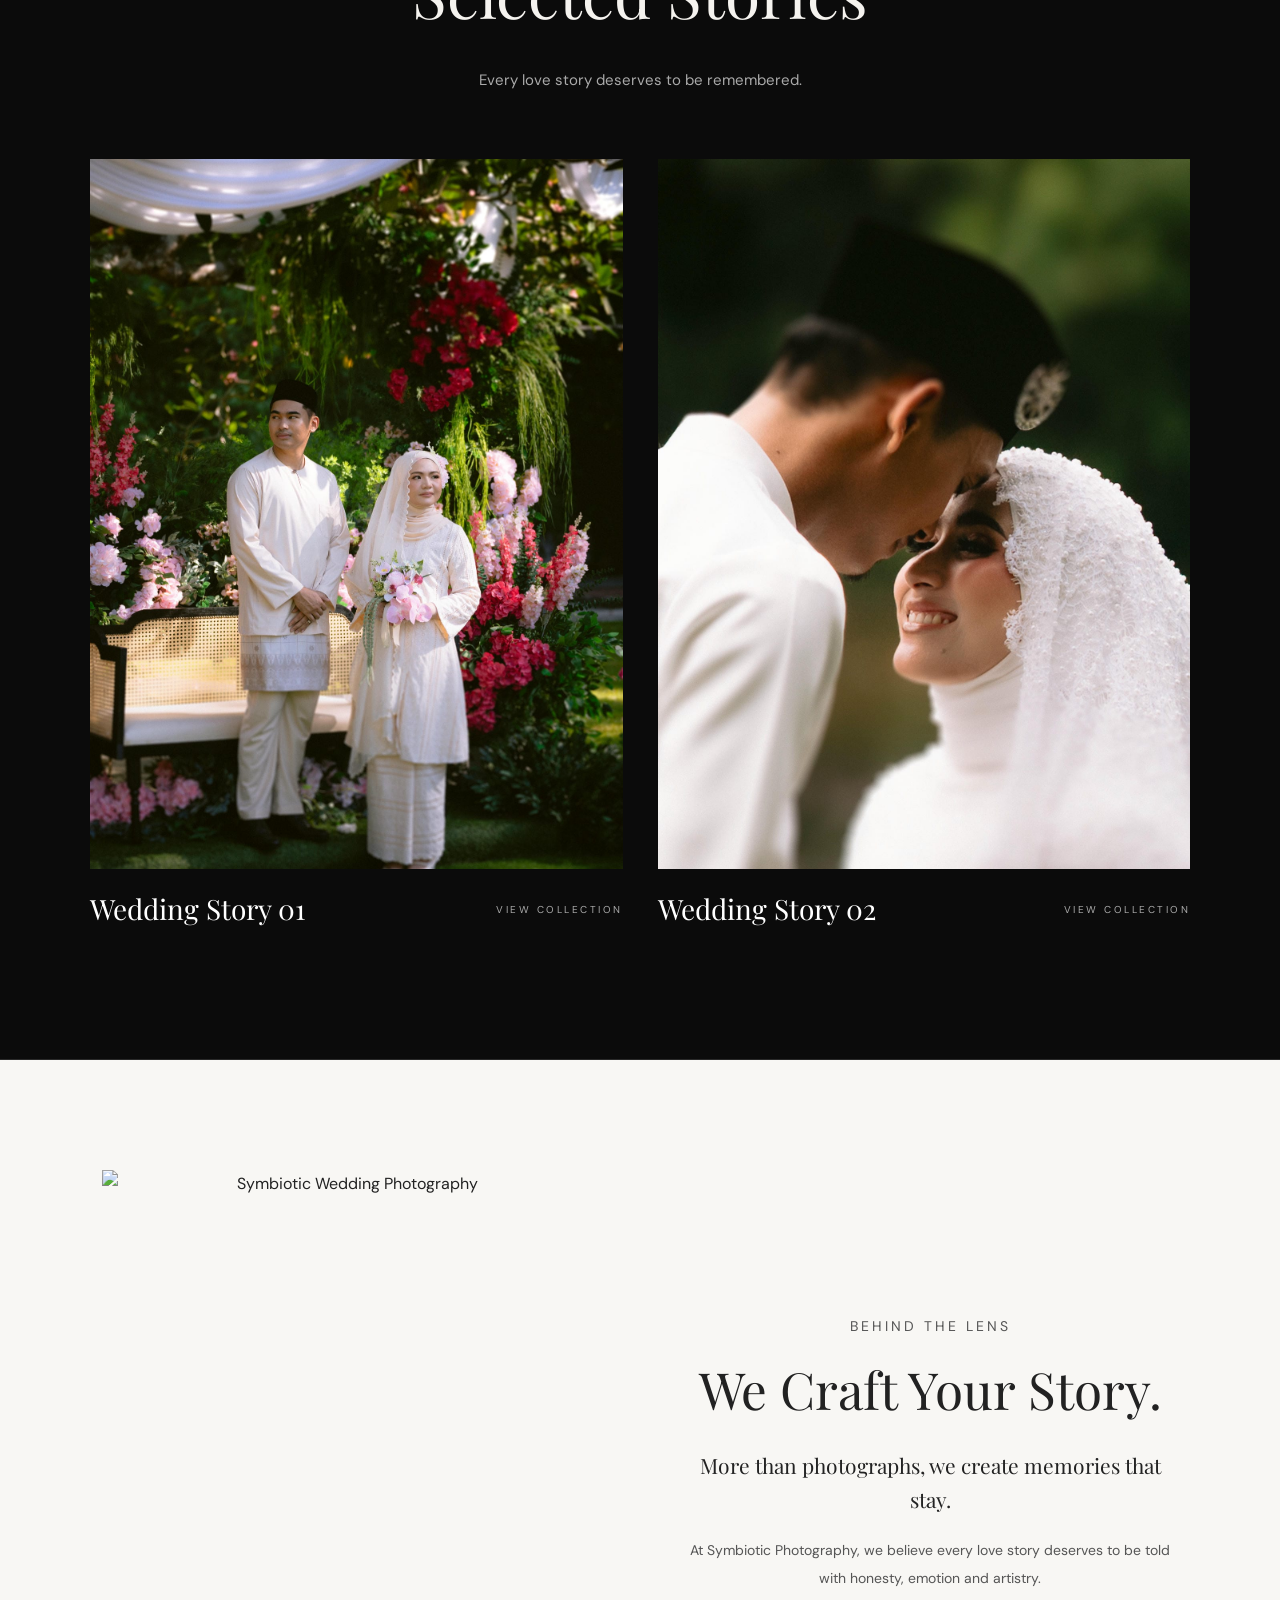
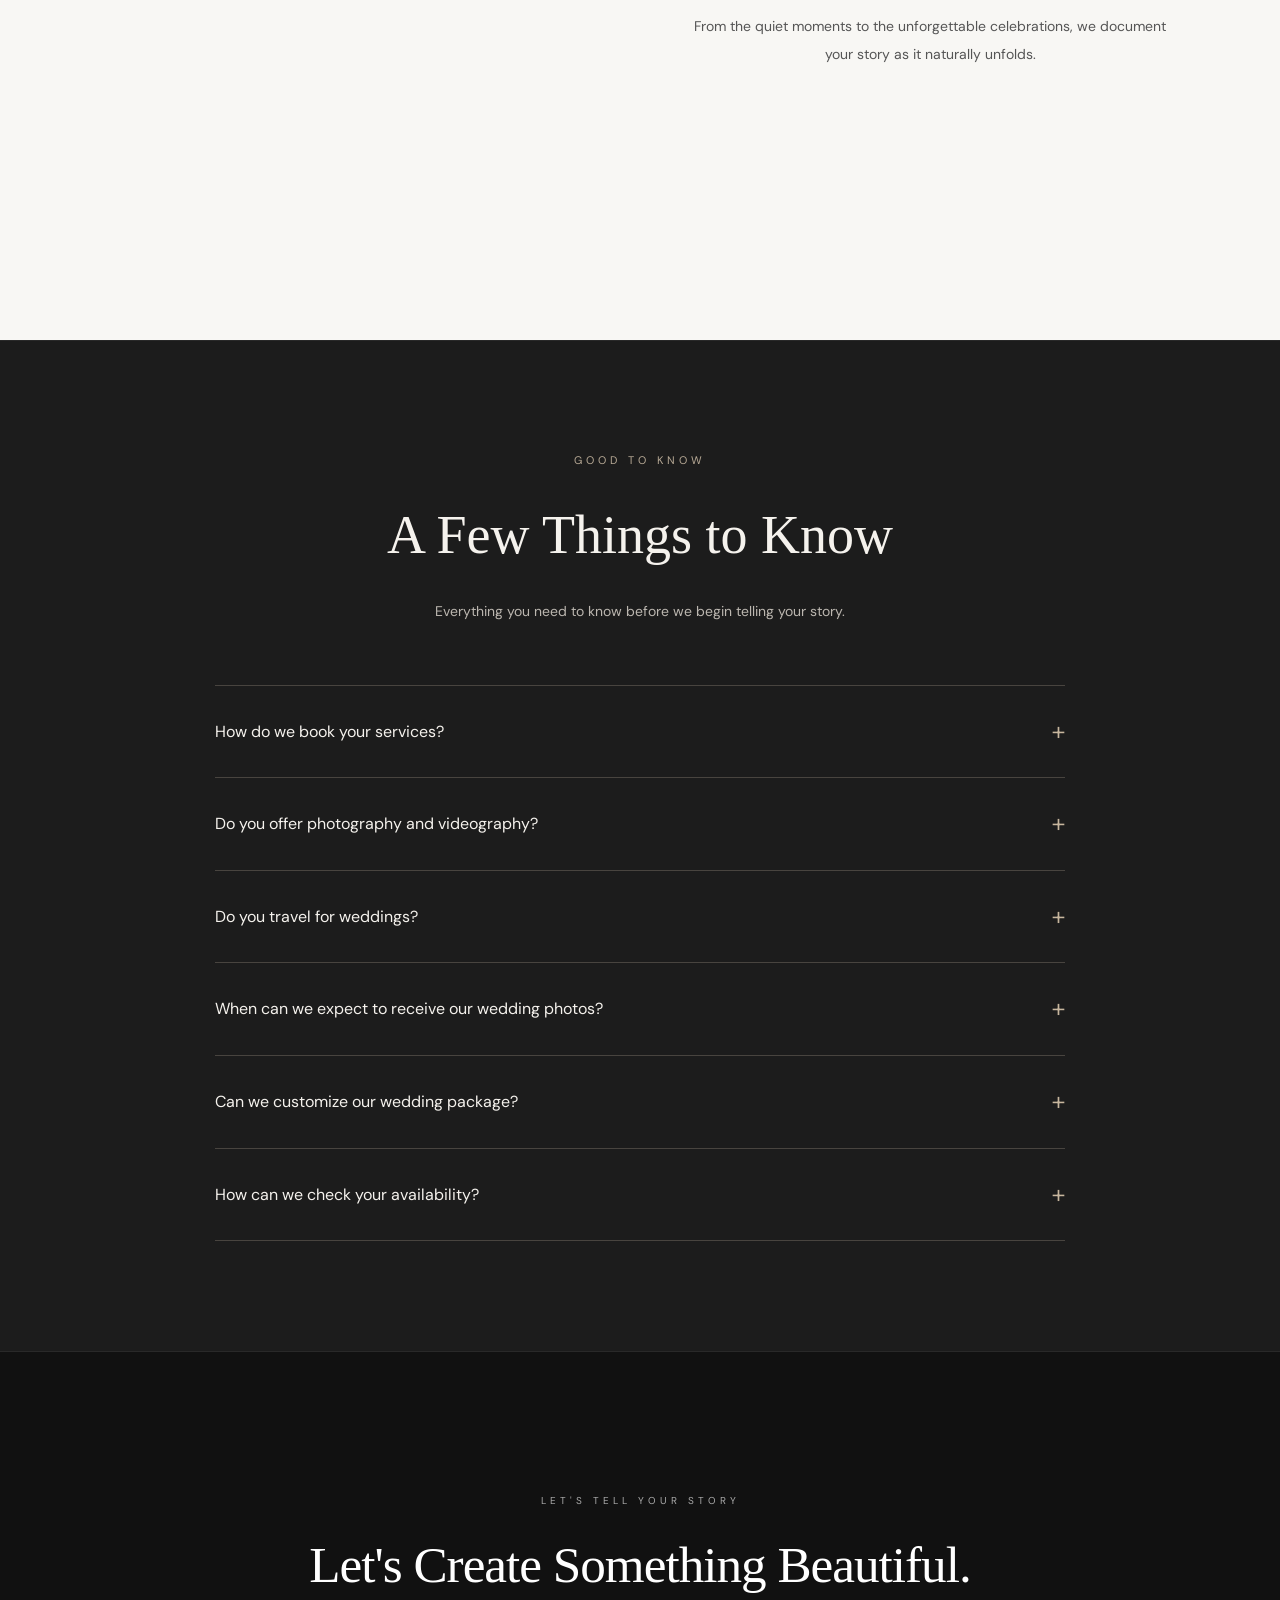
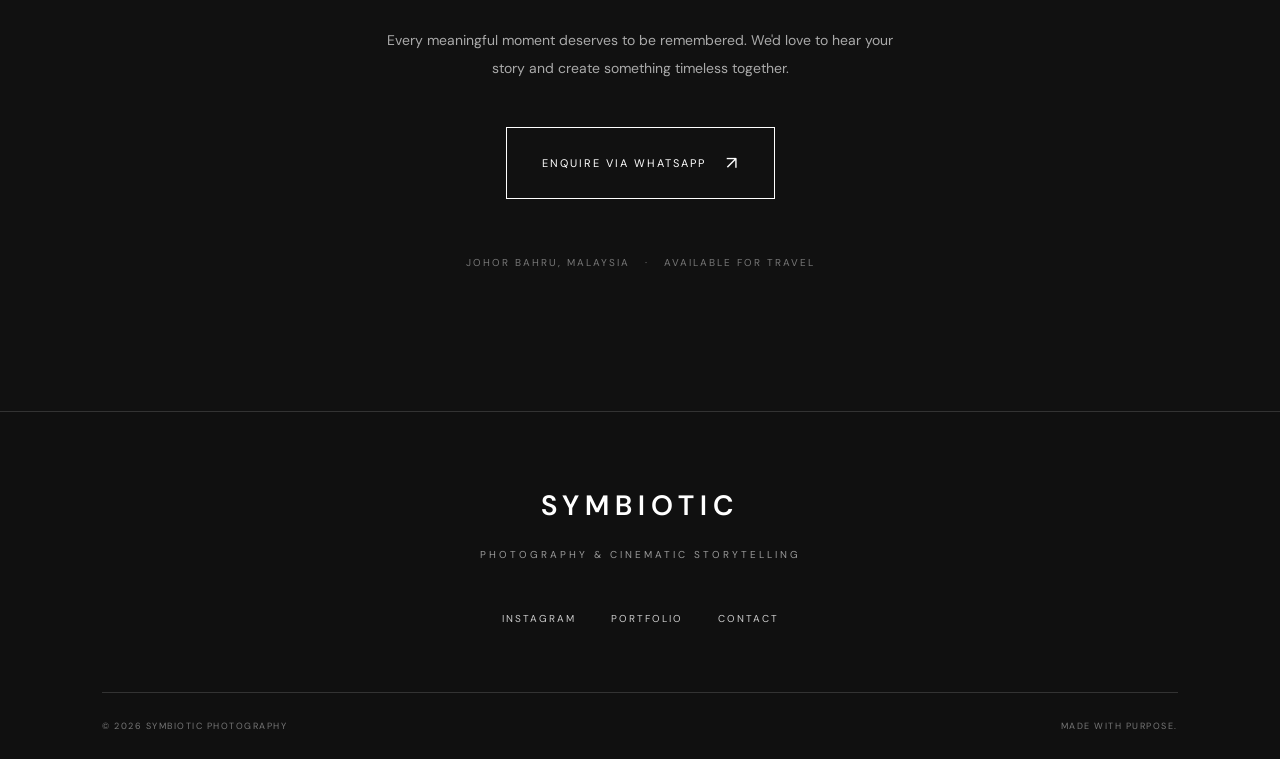
==== commit 5eefdf40: "Fix HTML formatting and structure" ====
--- a/index.html
+++ b/index.html
@@ -98,7 +98,7 @@
 
   <div class="about-editorial-image">
     <img
-      src="images/wedding-01/cover.jpg"
+      src="images/our story.jpg"
       alt="Symbiotic Wedding Photography"
       loading="lazy"
     >
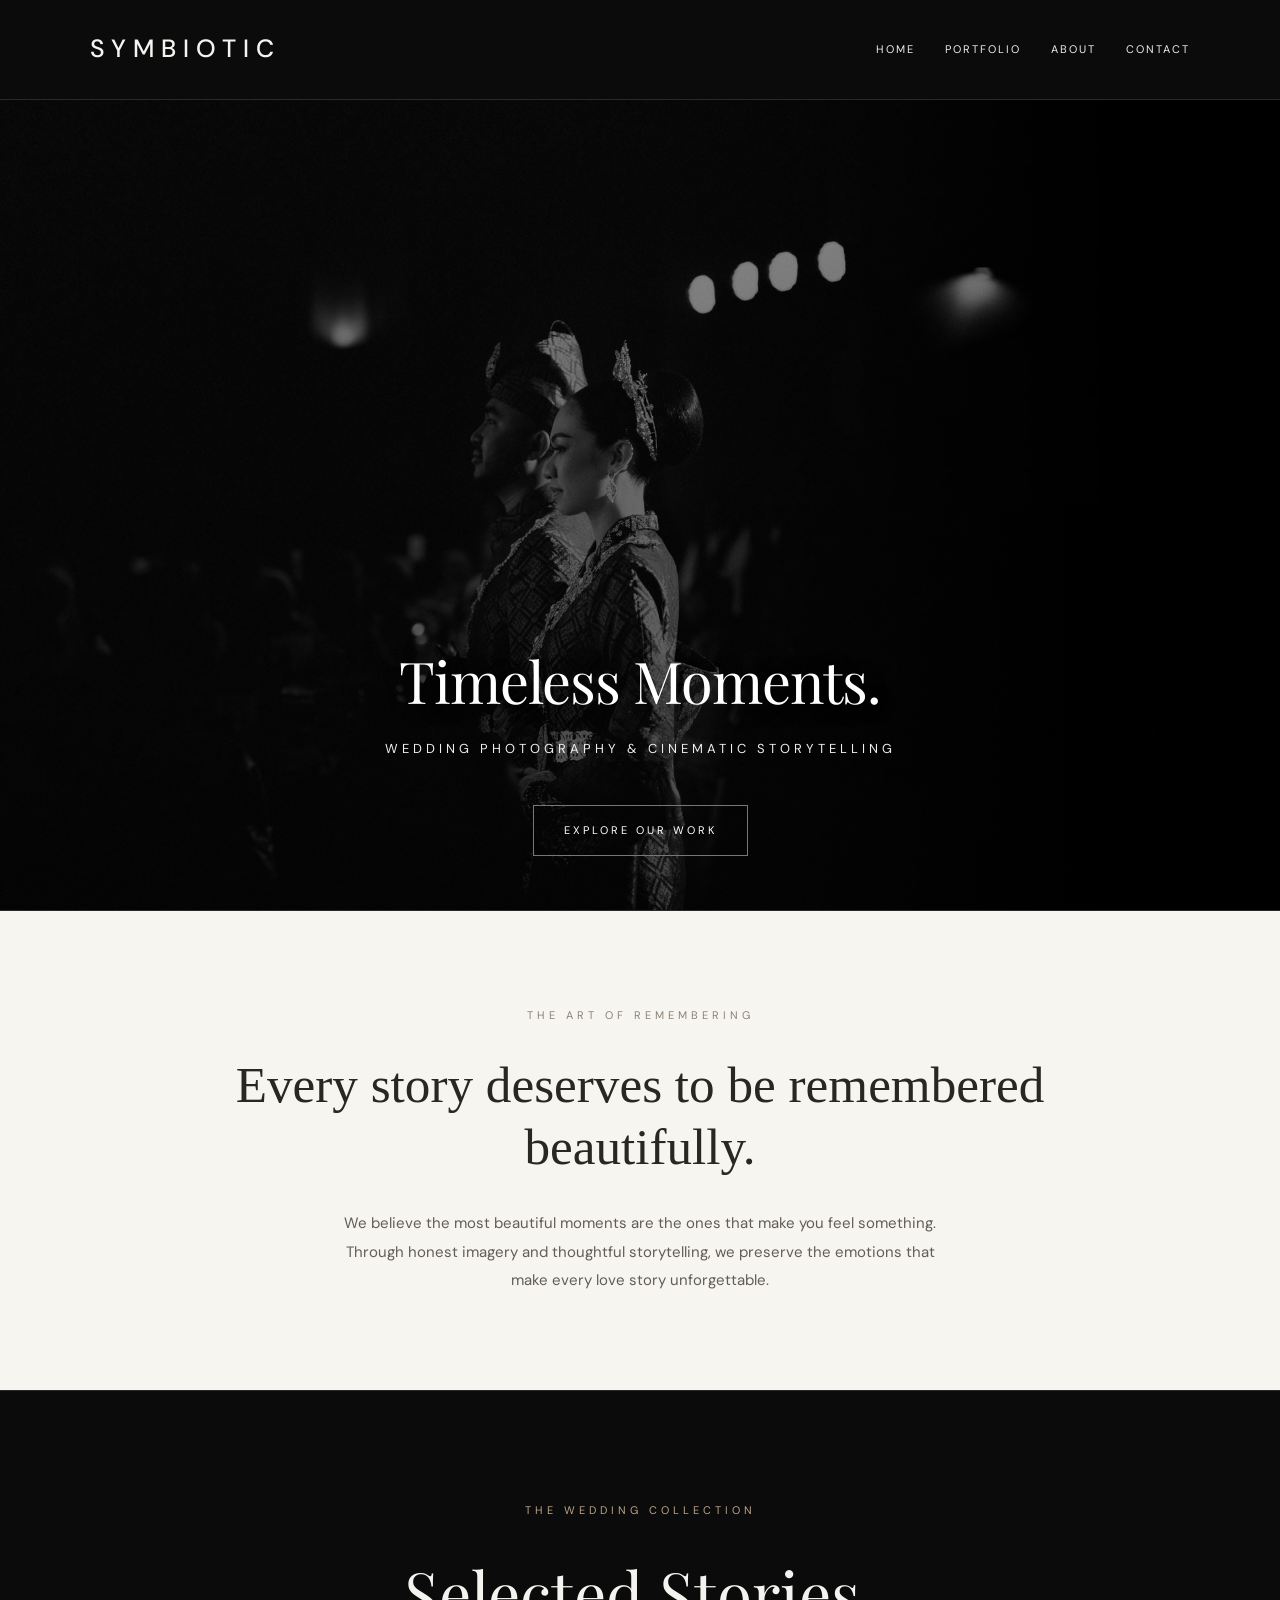
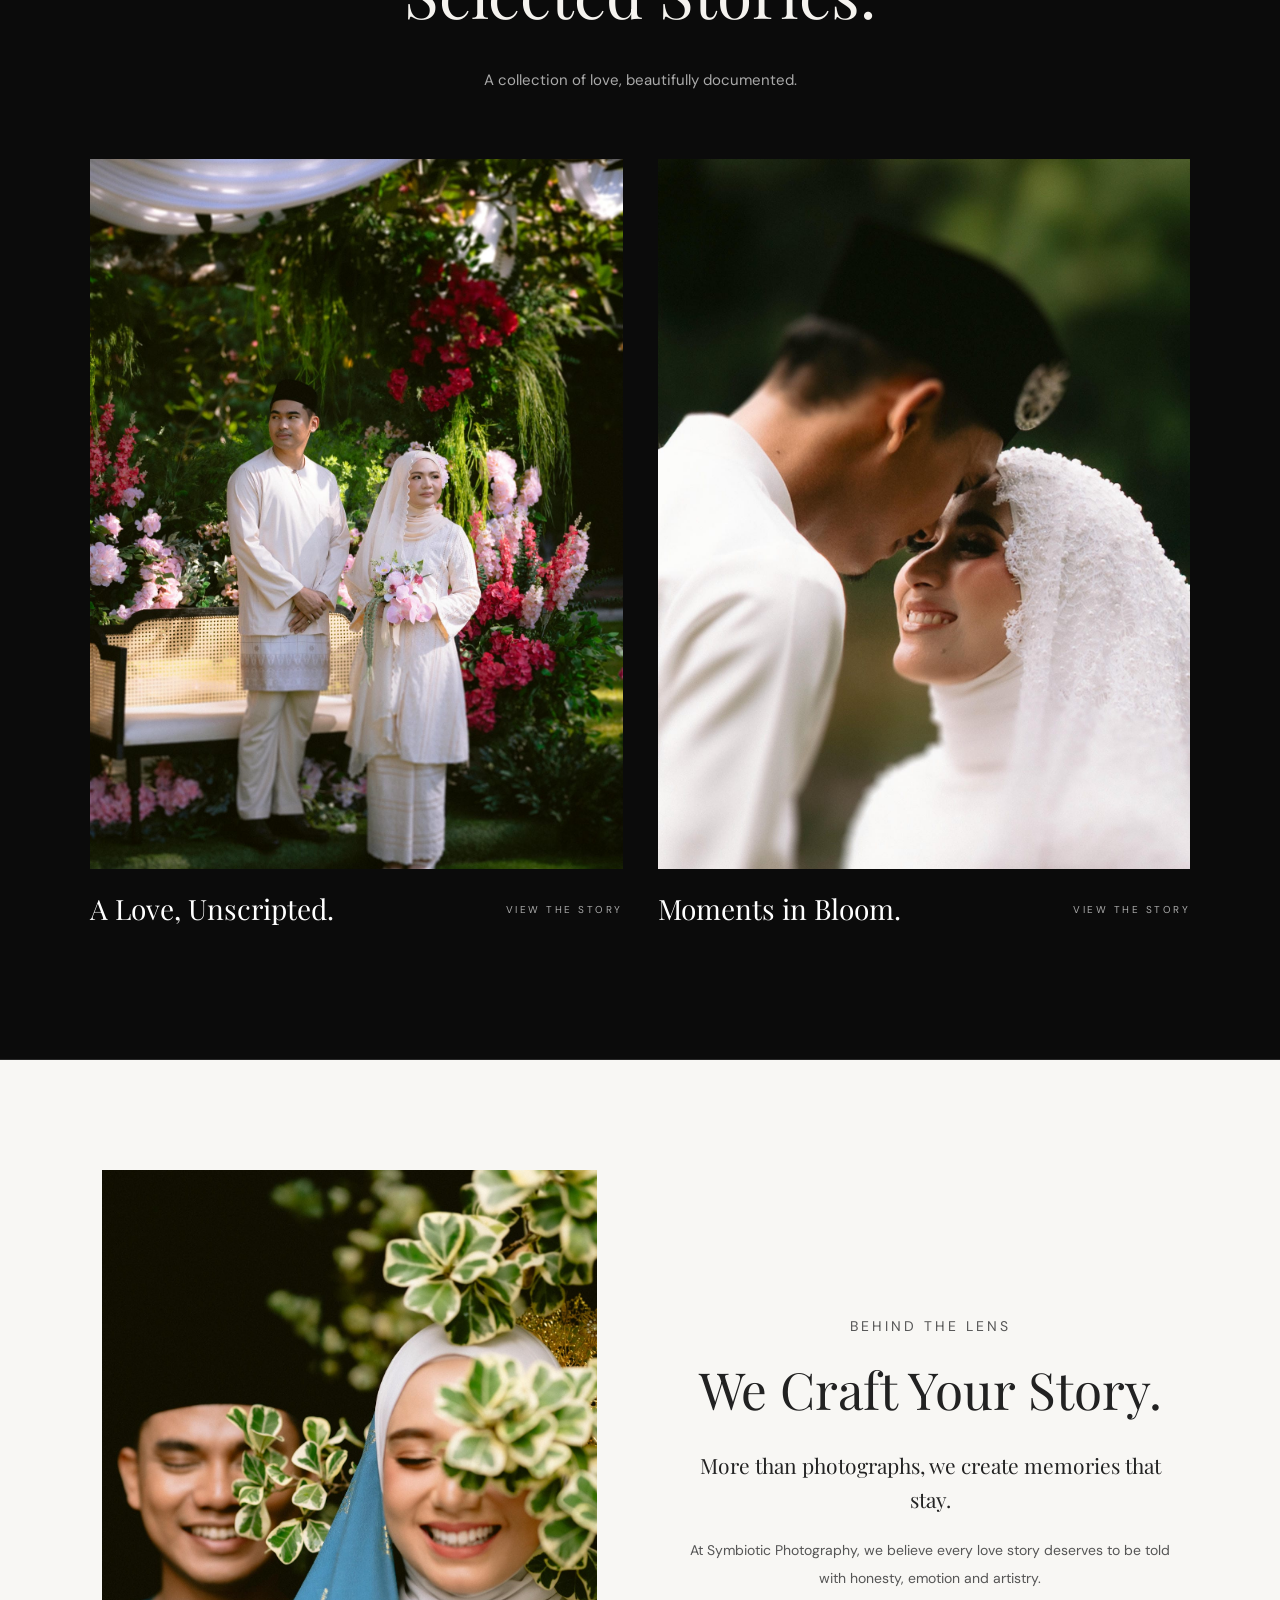
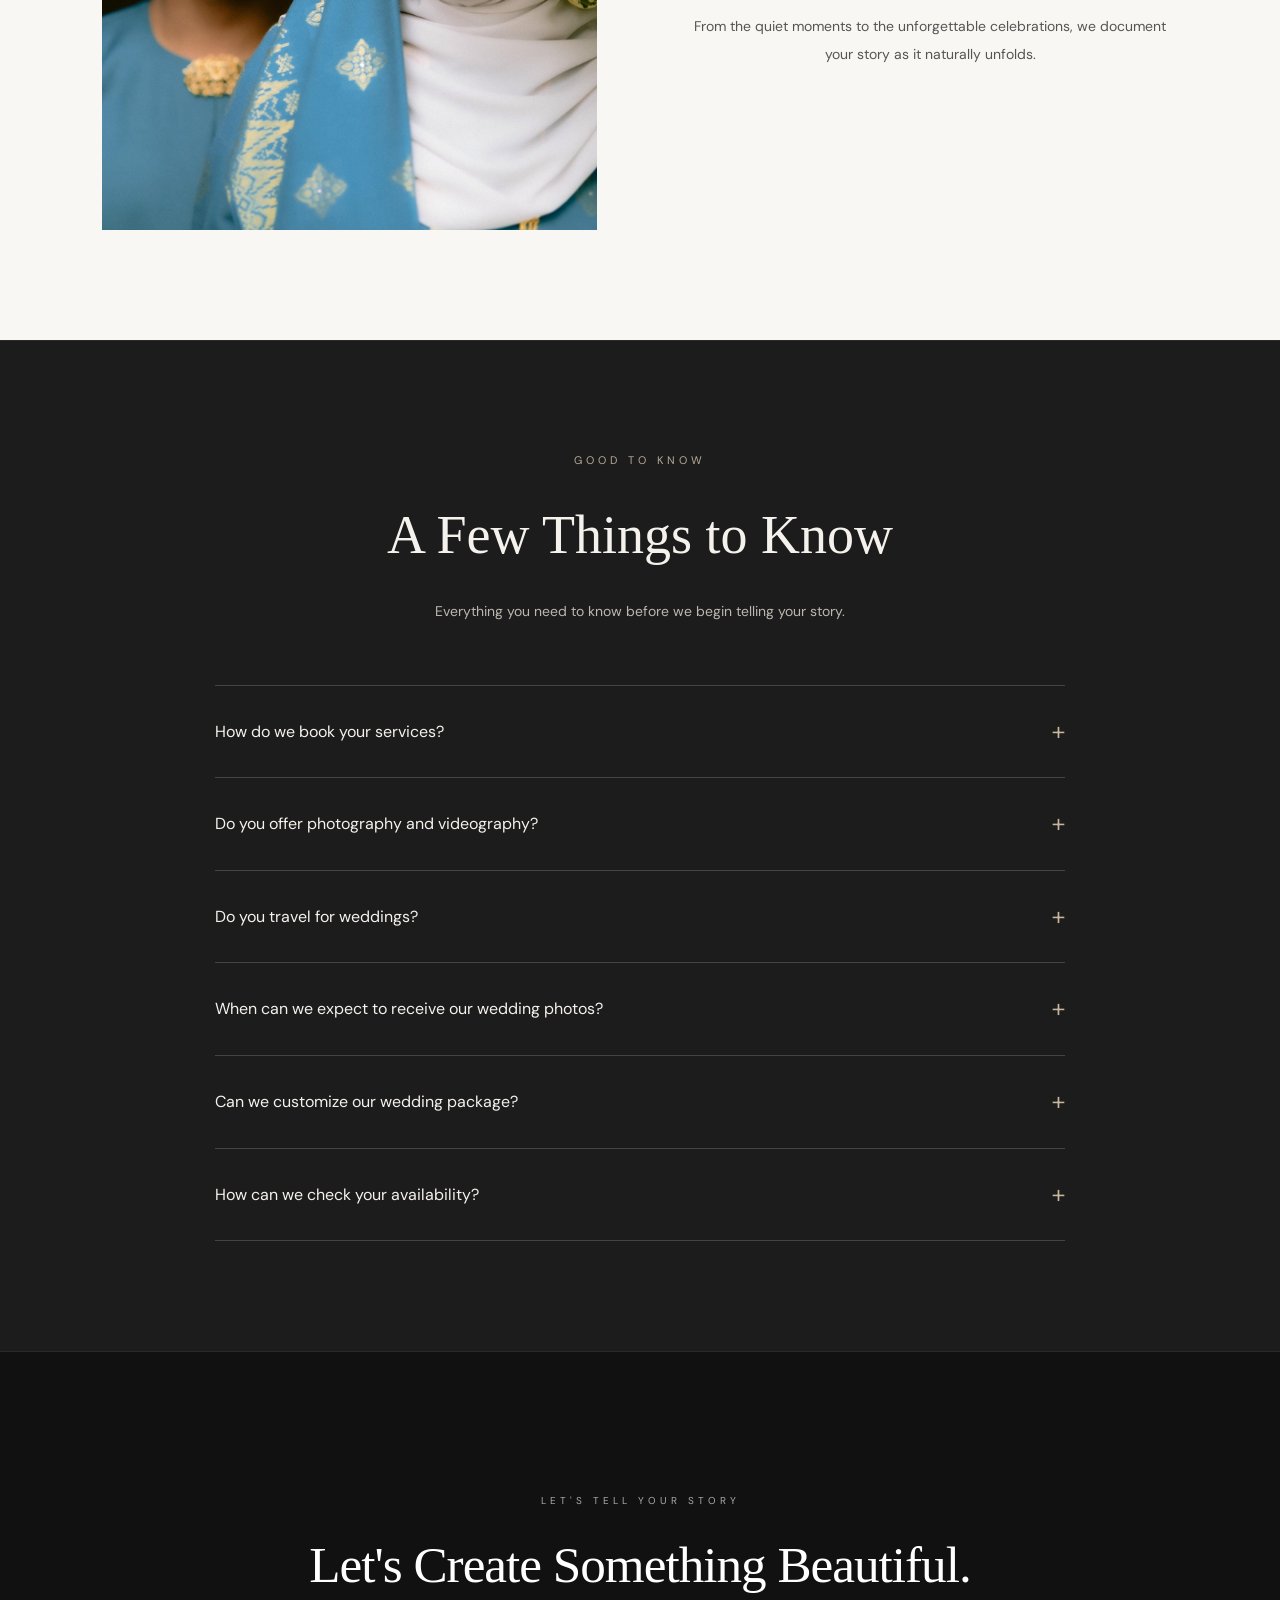
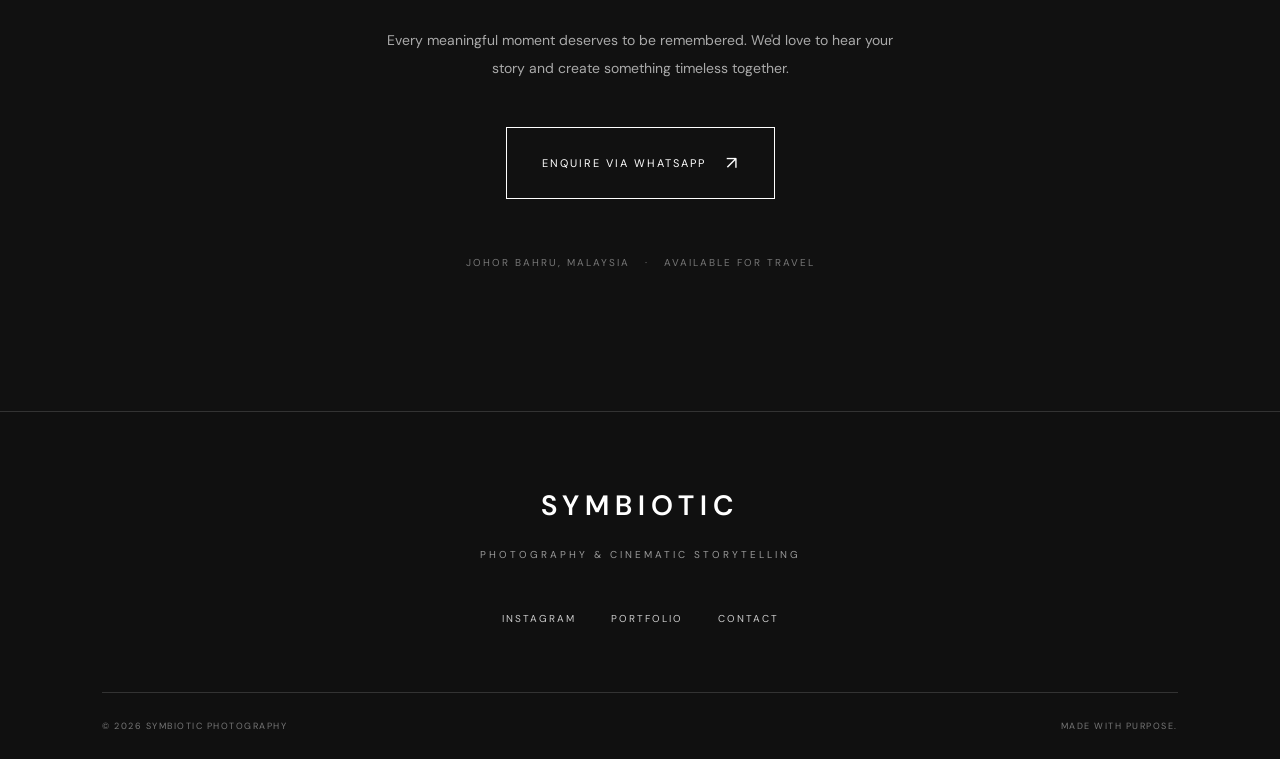
==== commit 8037f1f6: "revise ayat Updated the content and structure of the index.html file, including changes to headings," ====
--- a/index.html
+++ b/index.html
@@ -58,9 +58,13 @@
 	
 <section id="portfolio" class="portfolio-section">
   <p class="section-label">THE WEDDING COLLECTION</p>
-  <h2>Selected Stories</h2>
+  
+<h2>Selected Stories.</h2>
+
   <p class="section-intro">
-    Every love story deserves to be remembered.
+    
+A collection of love, beautifully documented.
+
   </p>
 
   <div class="portfolio-grid">
@@ -72,8 +76,10 @@
              loading="lazy">
       </div>
       <div class="portfolio-info">
-        <h3>Wedding Story 01</h3>
-        <span>VIEW COLLECTION</span>
+        
+<h3>A Love, Unscripted.</h3>
+<span>VIEW THE STORY</span>
+
       </div>
     </a>
 
@@ -84,8 +90,10 @@
              loading="lazy">
       </div>
       <div class="portfolio-info">
-        <h3>Wedding Story 02</h3>
-        <span>VIEW COLLECTION</span>
+       
+<h3>Moments in Bloom.</h3>
+<span>VIEW THE STORY</span>
+
       </div>
     </a>
 
@@ -98,7 +106,7 @@
 
   <div class="about-editorial-image">
     <img
-      src="images/our story.jpg"
+      src="images/our-story2.jpg"
       alt="Symbiotic Wedding Photography"
       loading="lazy"
     >
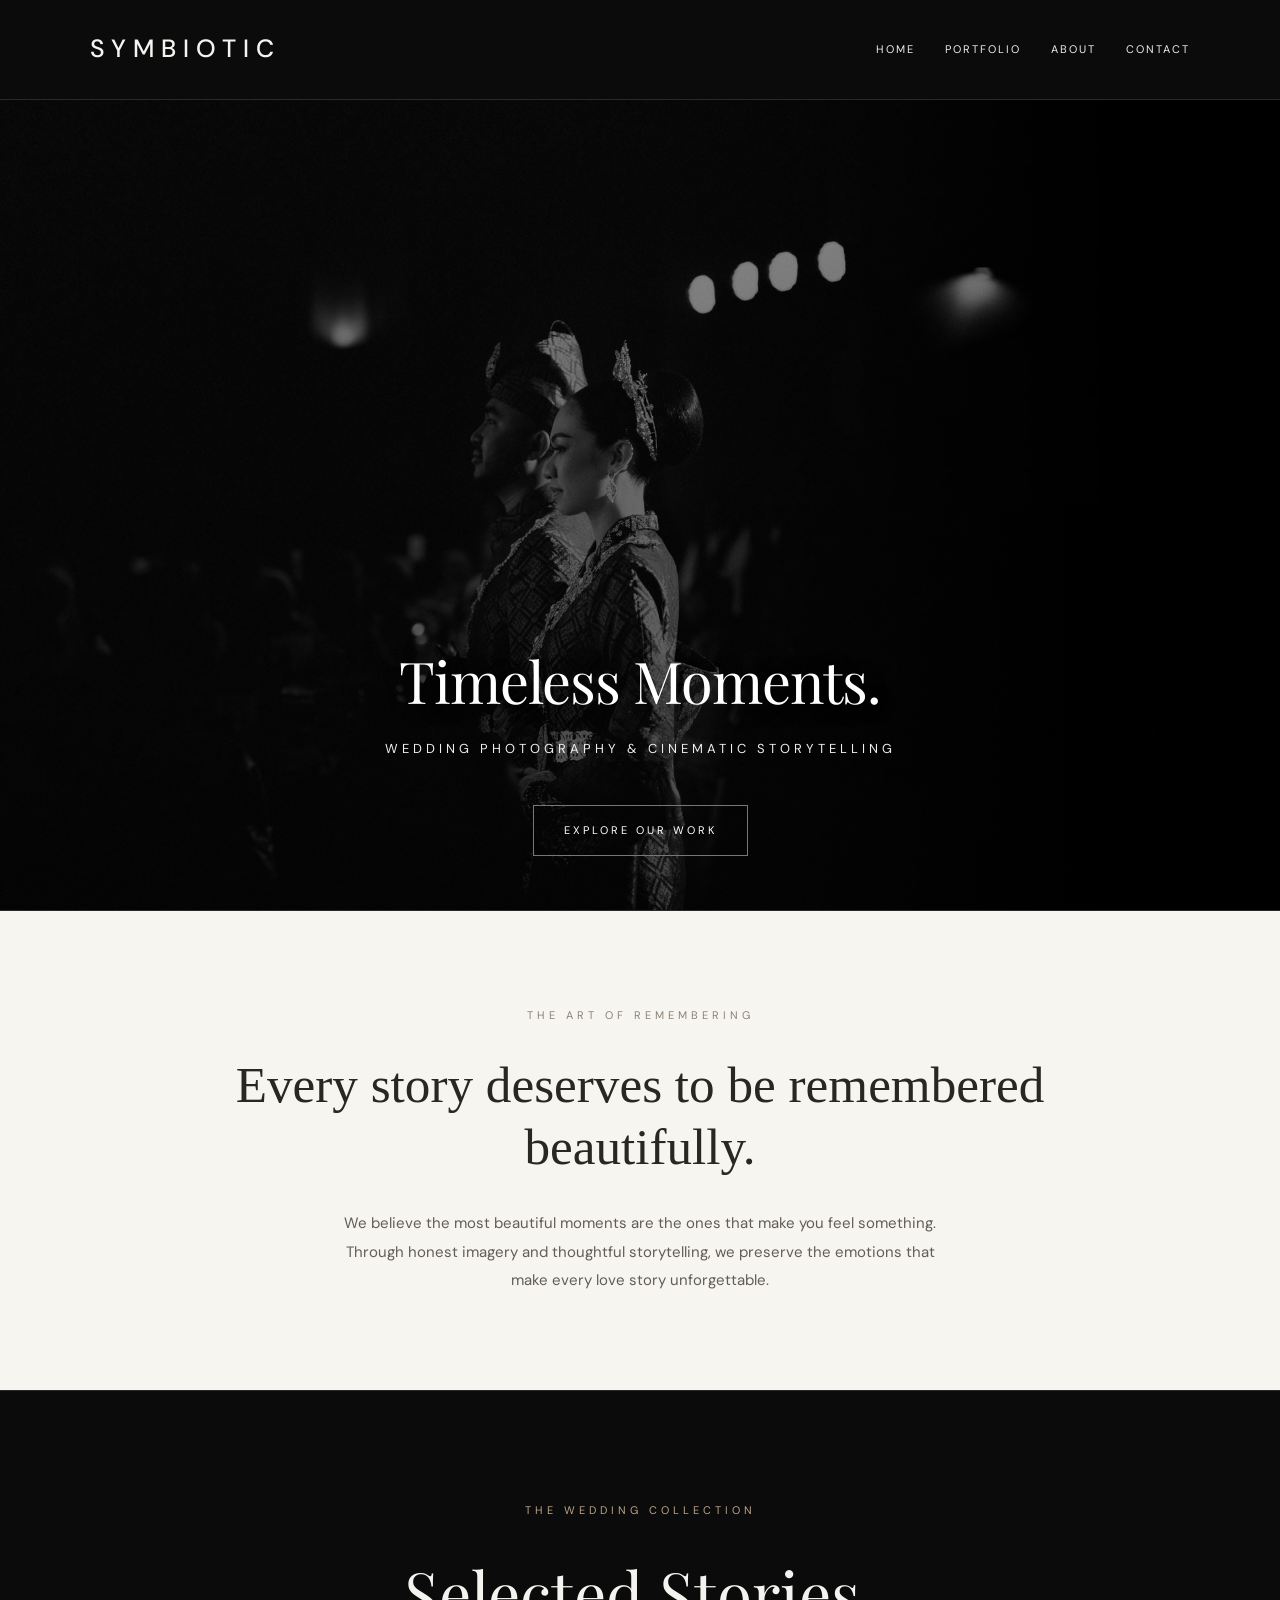
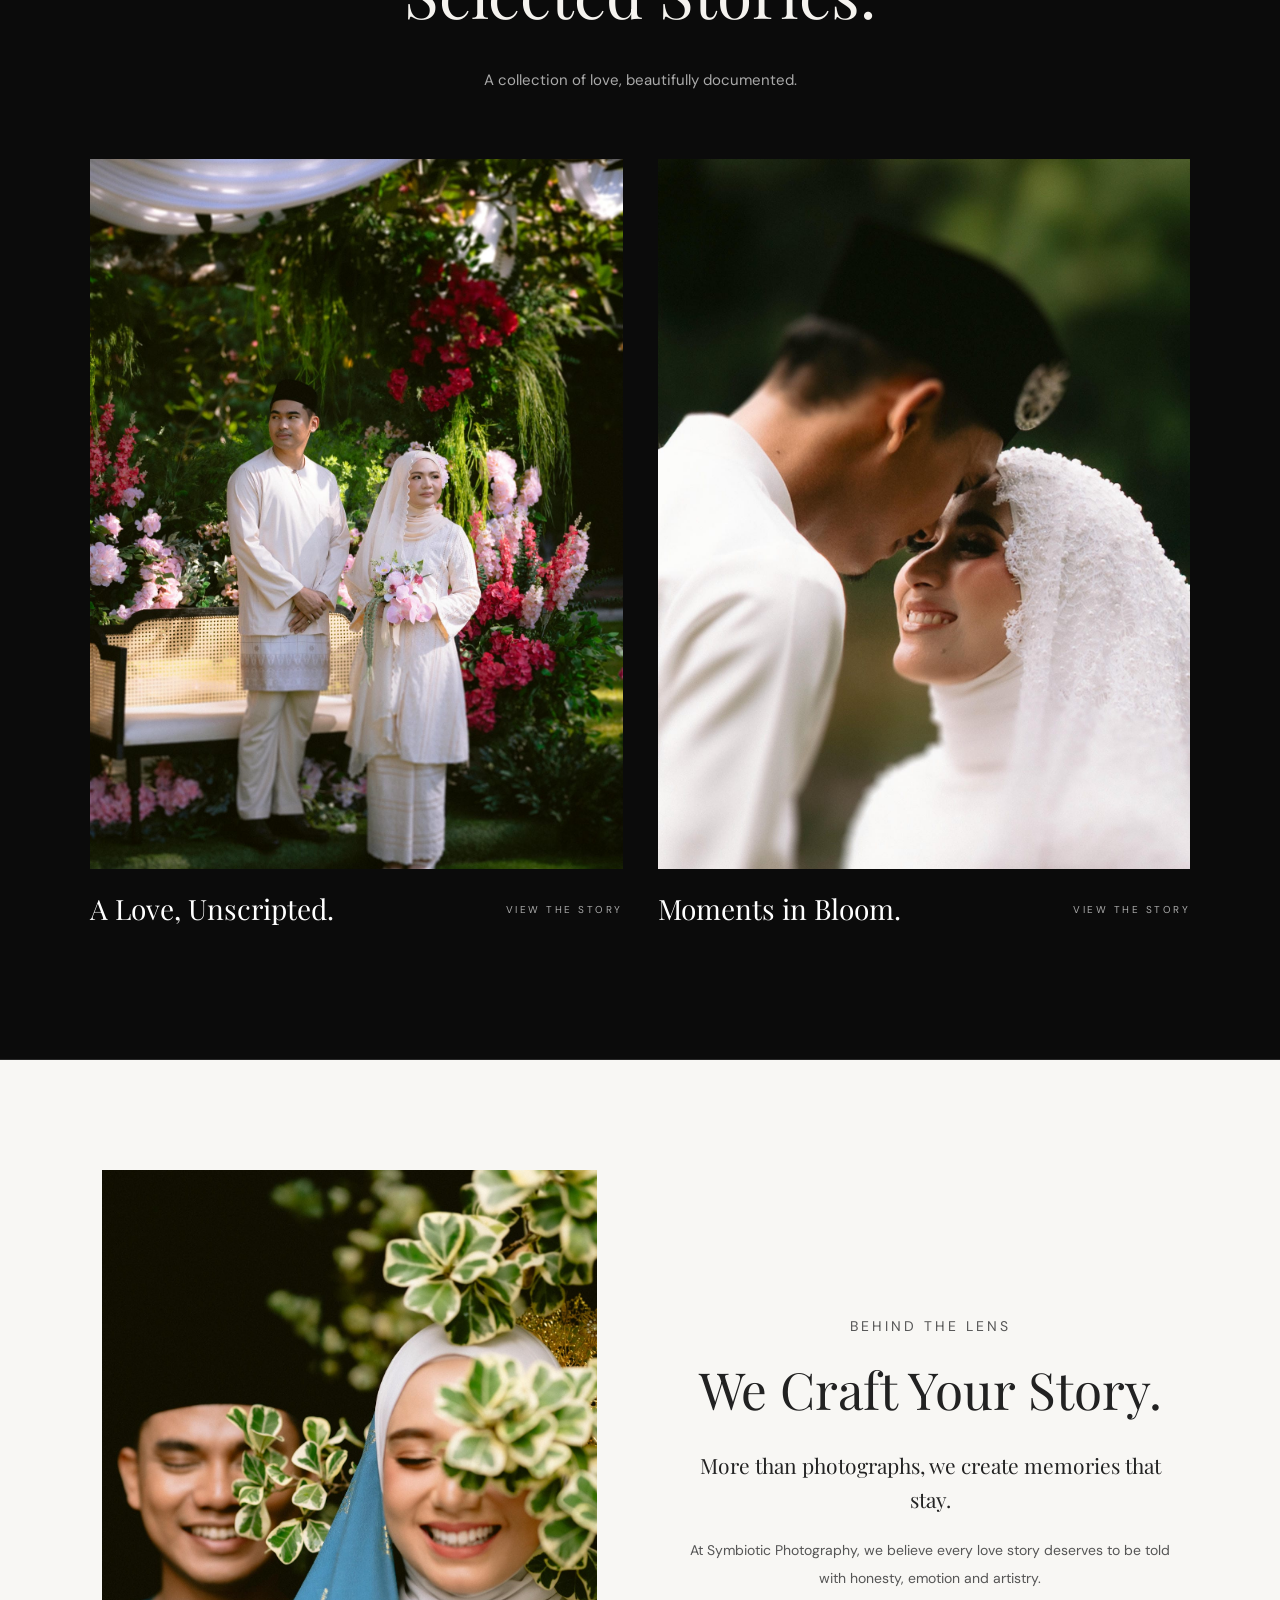
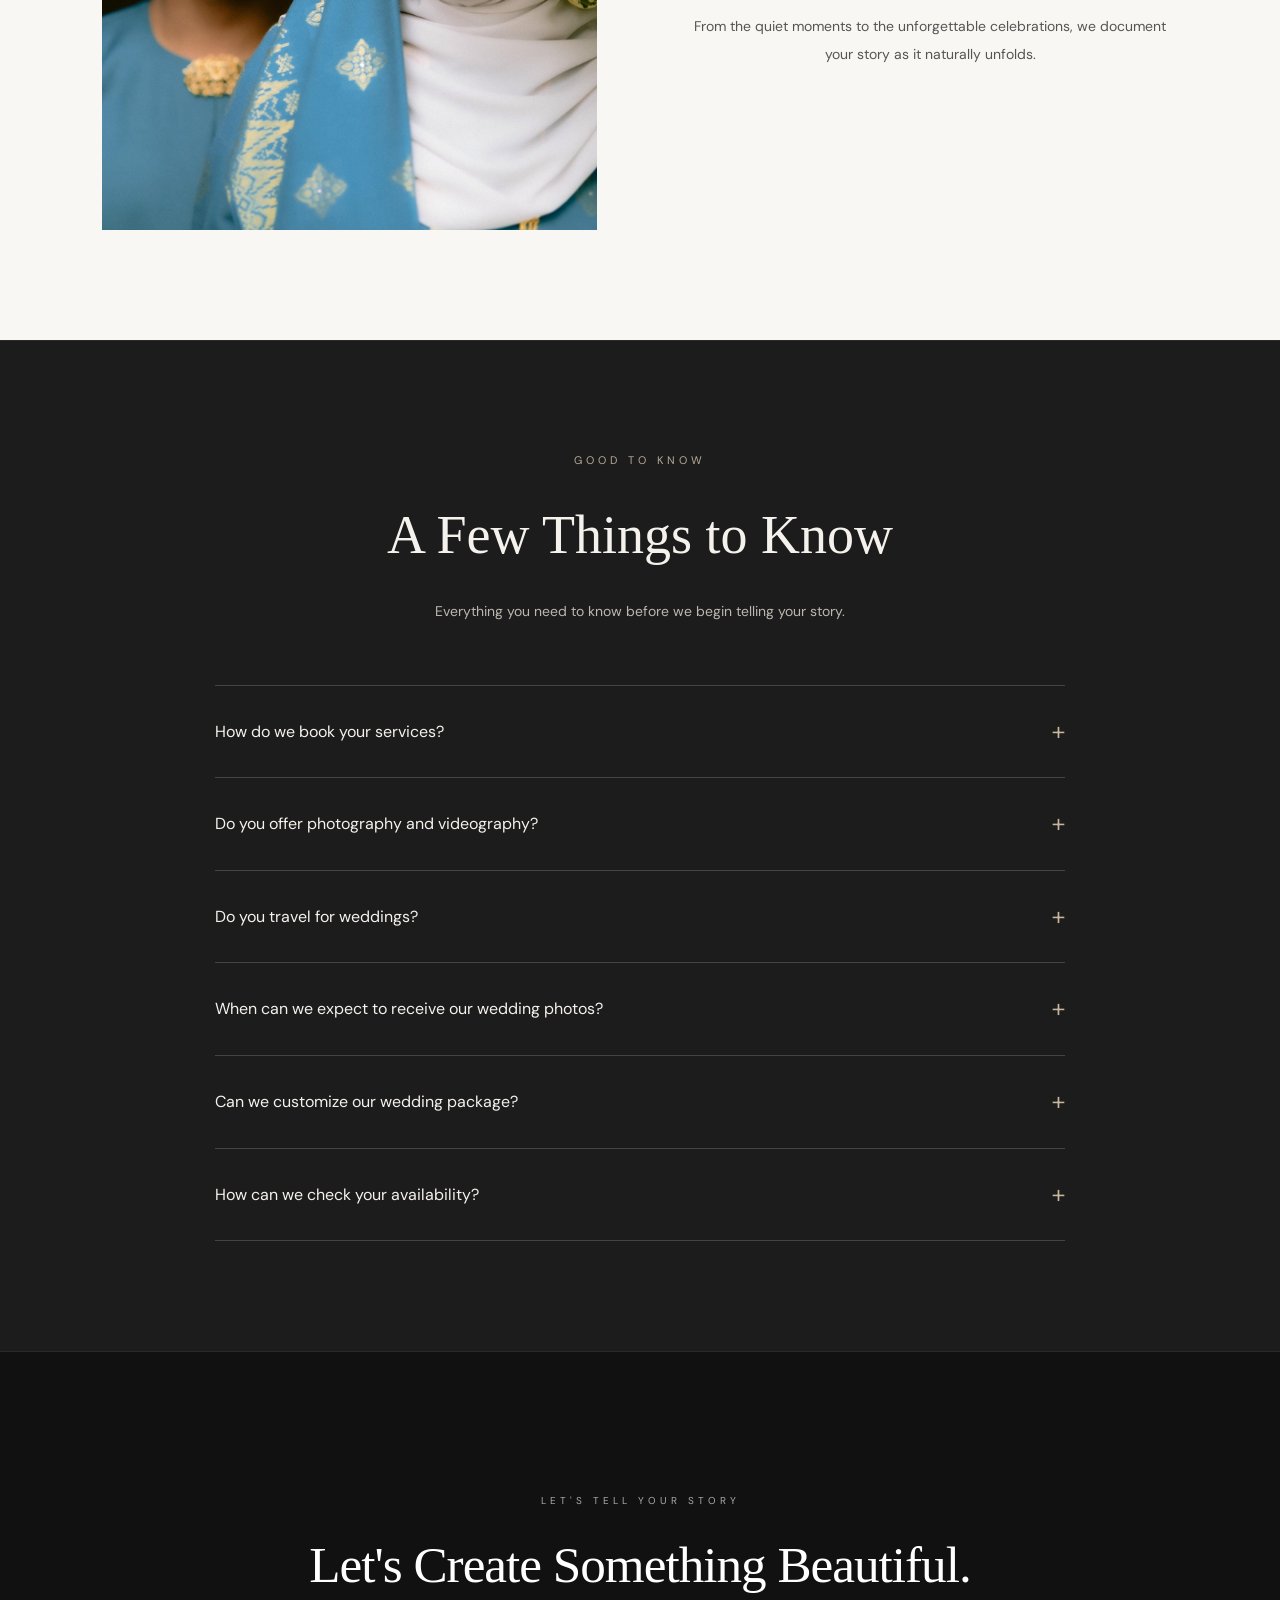
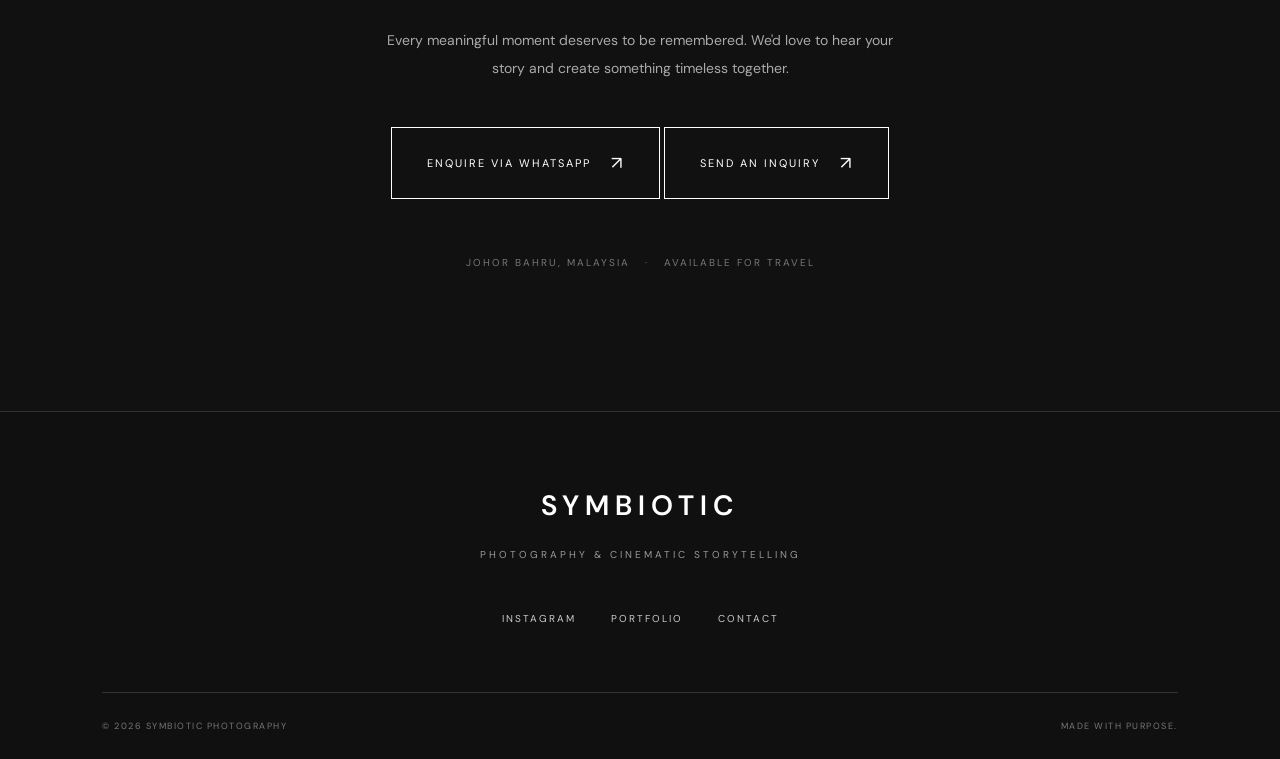
==== commit 0000f166: "inquiry form" ====
--- a/index.html
+++ b/index.html
@@ -245,6 +245,15 @@
       <span aria-hidden="true">↗</span>
     </a>
 
+<a
+  href="inquiry.html"
+  class="whatsapp-button inquiry-button"
+  aria-label="Fill in the Symbiotic Weddings inquiry form"
+>
+  SEND AN INQUIRY
+  <span aria-hidden="true">↗</span>
+</a>
+
     <p class="contact-location">
       JOHOR BAHRU, MALAYSIA
       <span>·</span>
--- a/style.css
+++ b/style.css
@@ -1289,3 +1289,43 @@
     line-height: 1.9;
   }
 }
+
+/* SMOOTH GALLERY EXPERIENCE */
+
+html {
+  scroll-behavior: smooth;
+}
+
+.wedding-gallery img {
+  transition: transform 0.8s ease,
+              opacity 0.8s ease;
+}
+
+@media (hover: hover) {
+  .wedding-gallery img:hover {
+    transform: scale(1.015);
+  }
+}
+
+/* SYMBIOTIC - CINEMATIC GALLERY */
+
+.wedding-gallery img {
+  opacity: 0;
+  transform: translateY(35px);
+  transition:
+    opacity 1.2s ease,
+    transform 1.2s ease;
+}
+
+.wedding-gallery img.reveal {
+  opacity: 1;
+  transform: translateY(0);
+}
+
+@media (prefers-reduced-motion: reduce) {
+  .wedding-gallery img {
+    opacity: 1;
+    transform: none;
+    transition: none;
+  }
+}
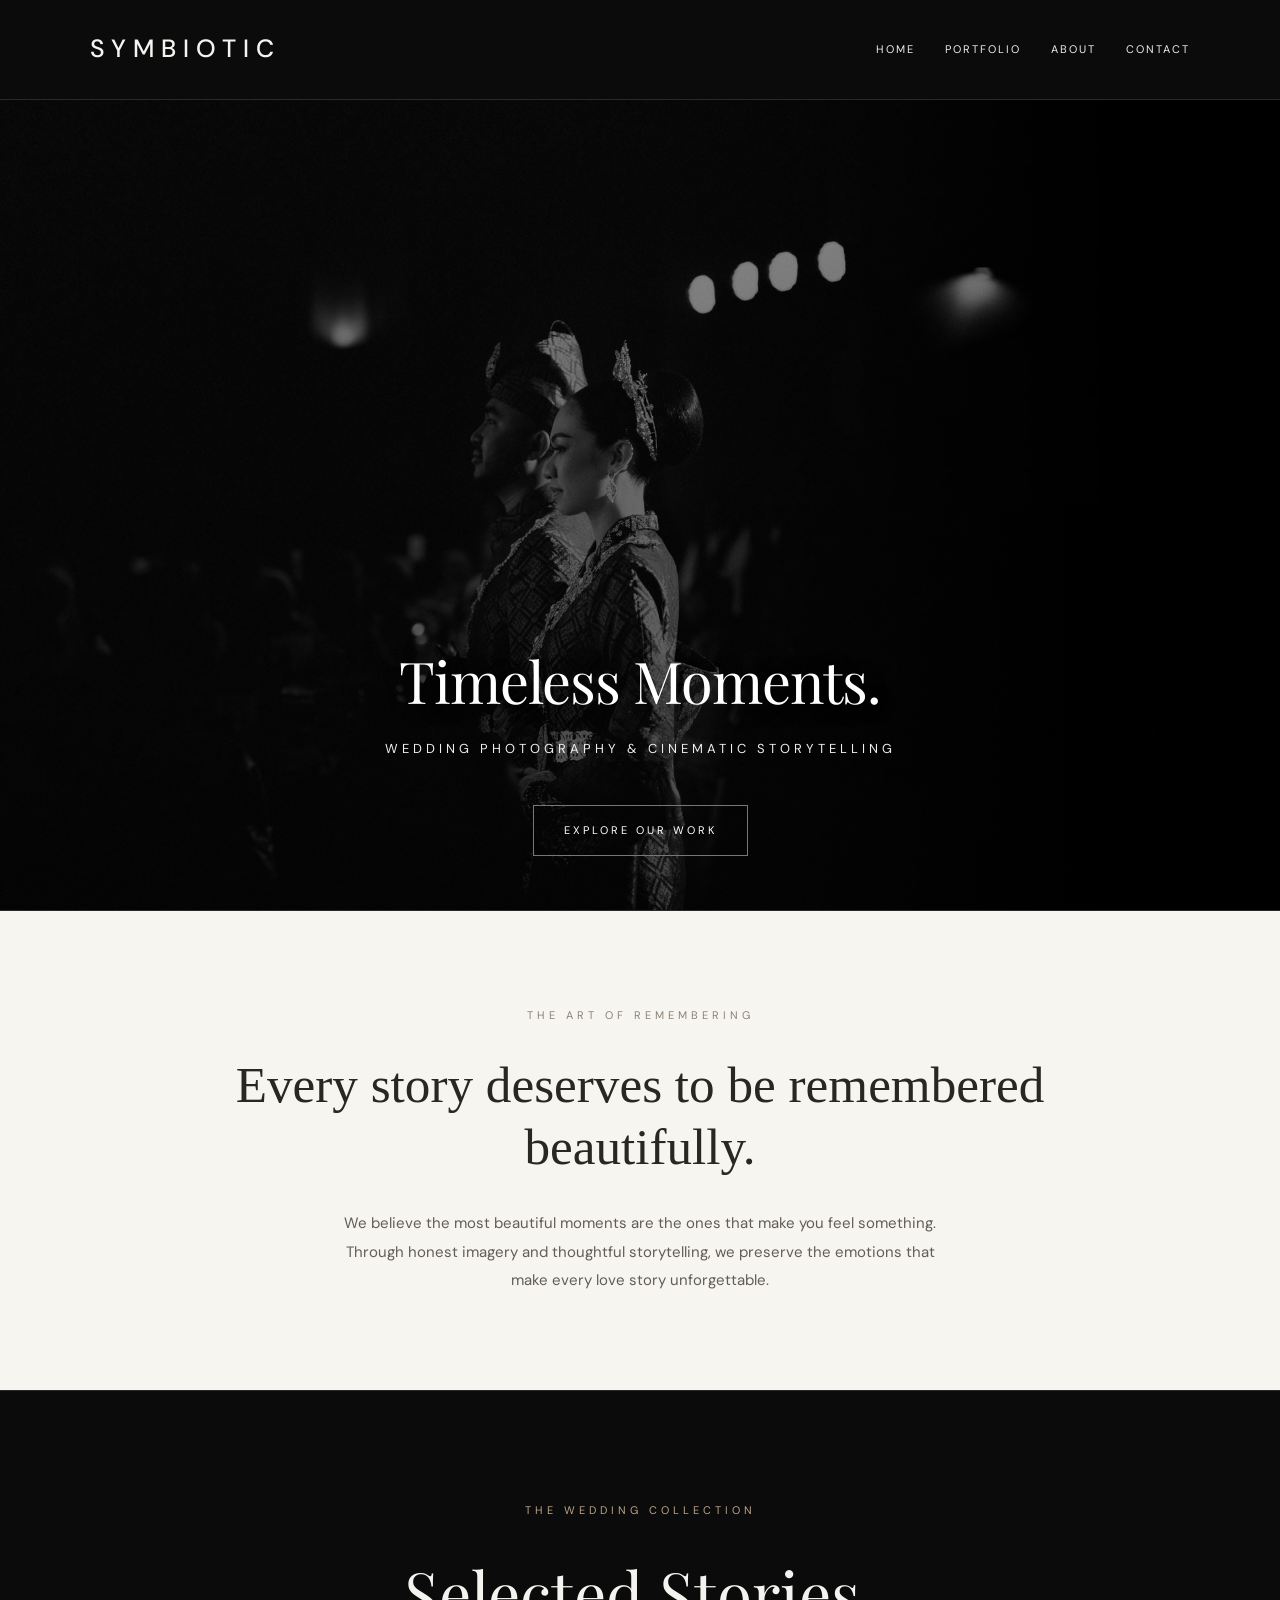
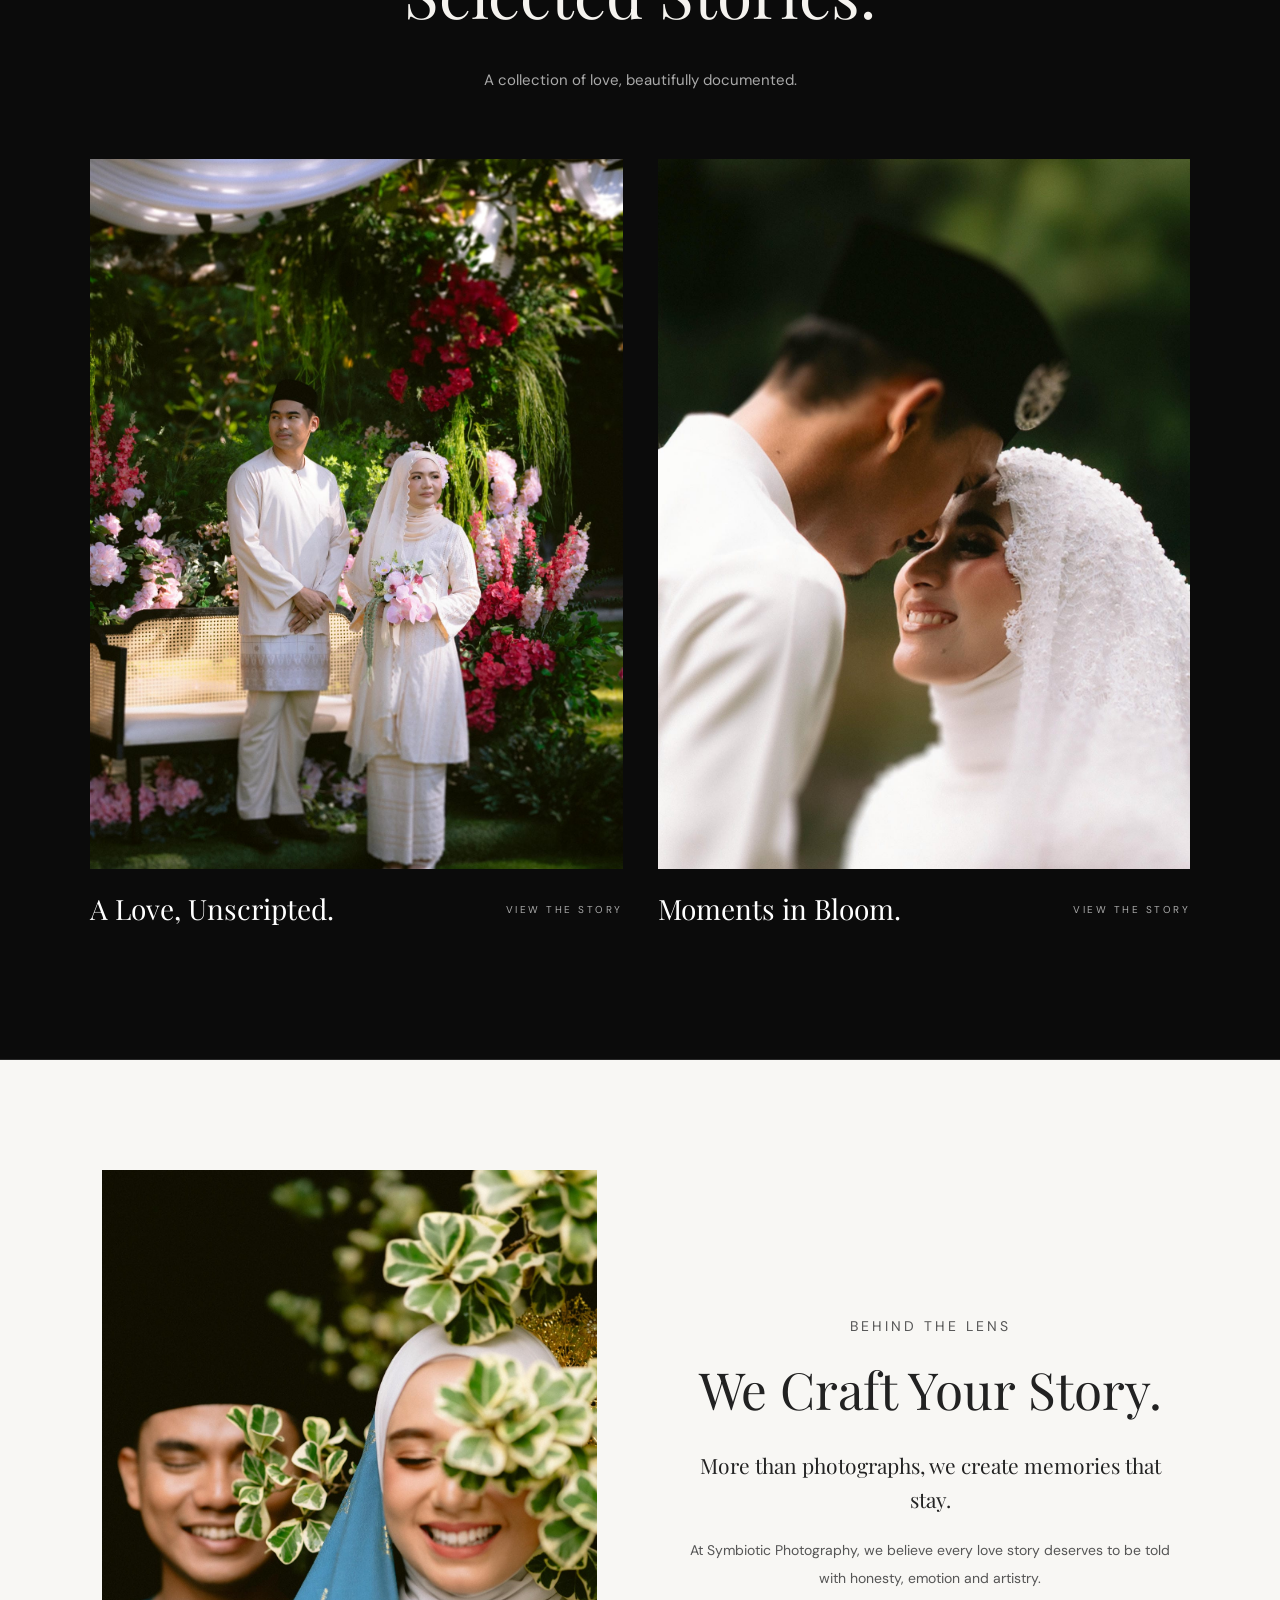
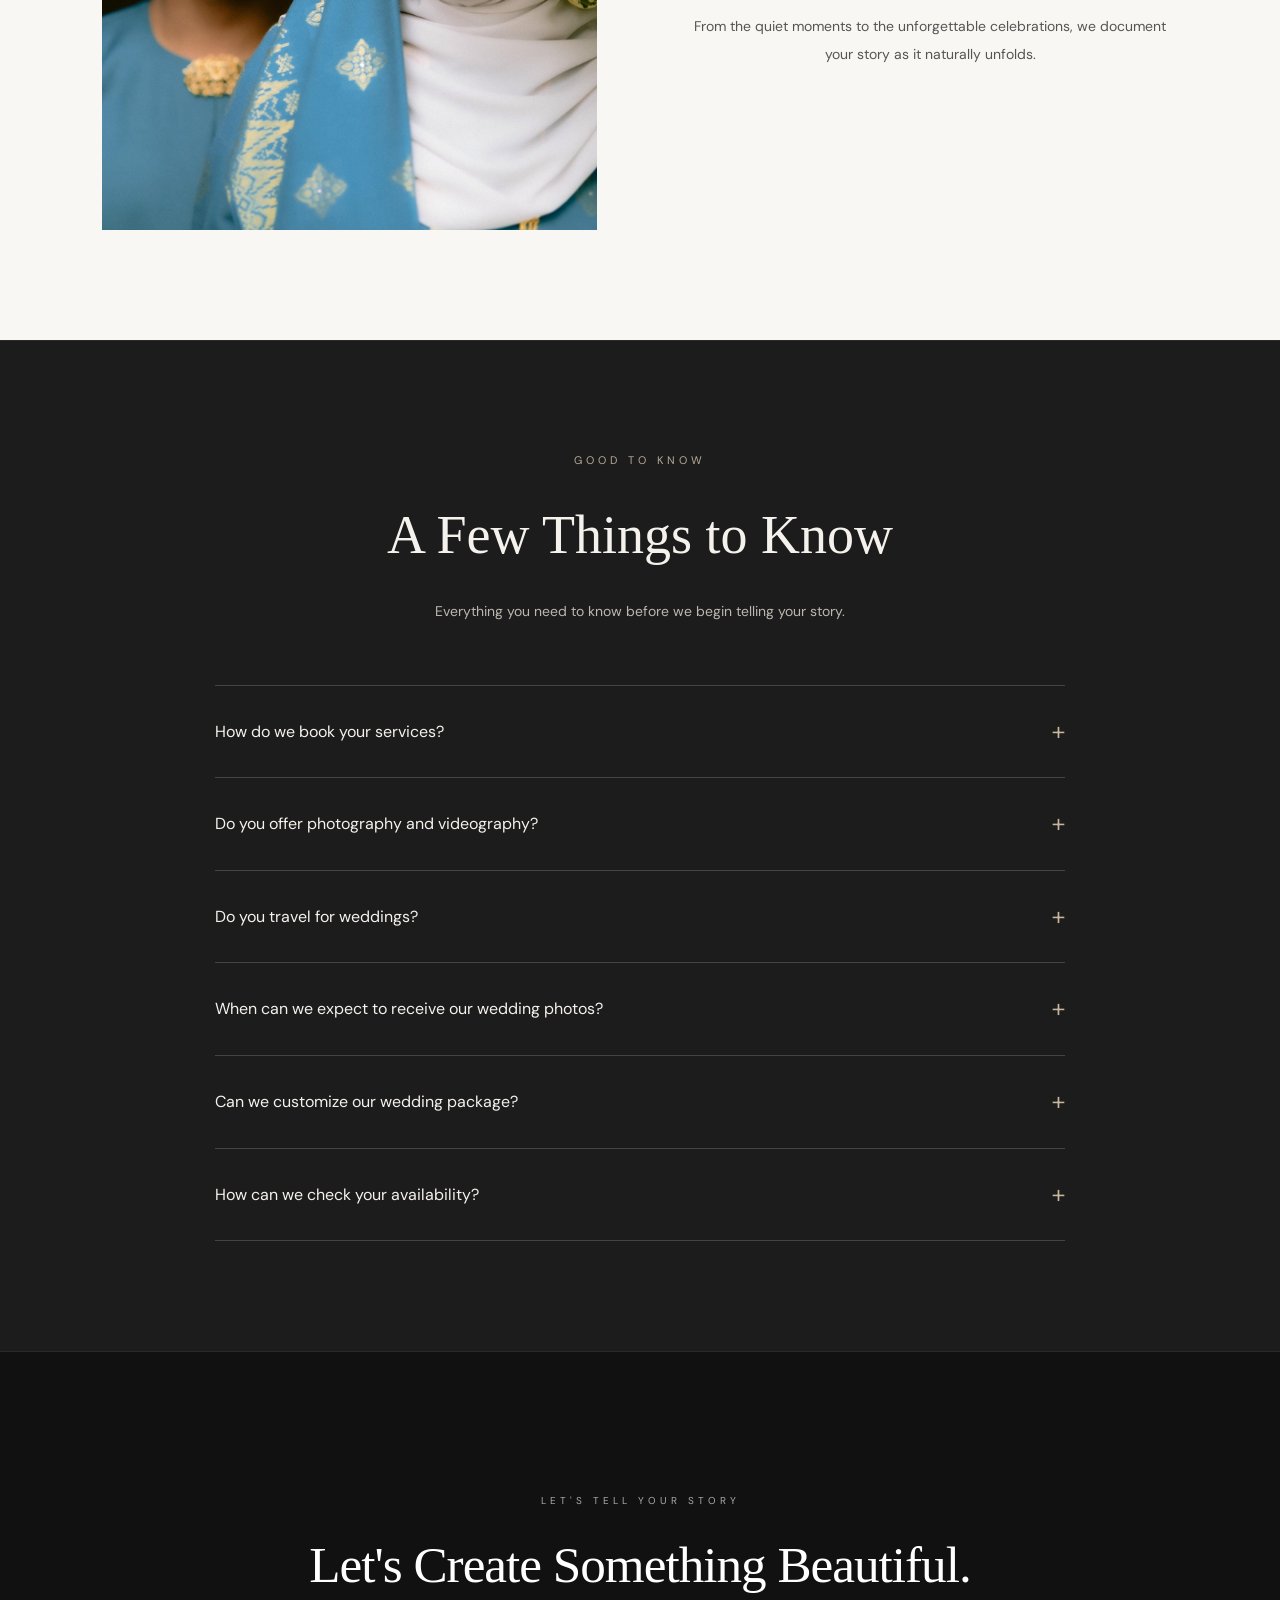
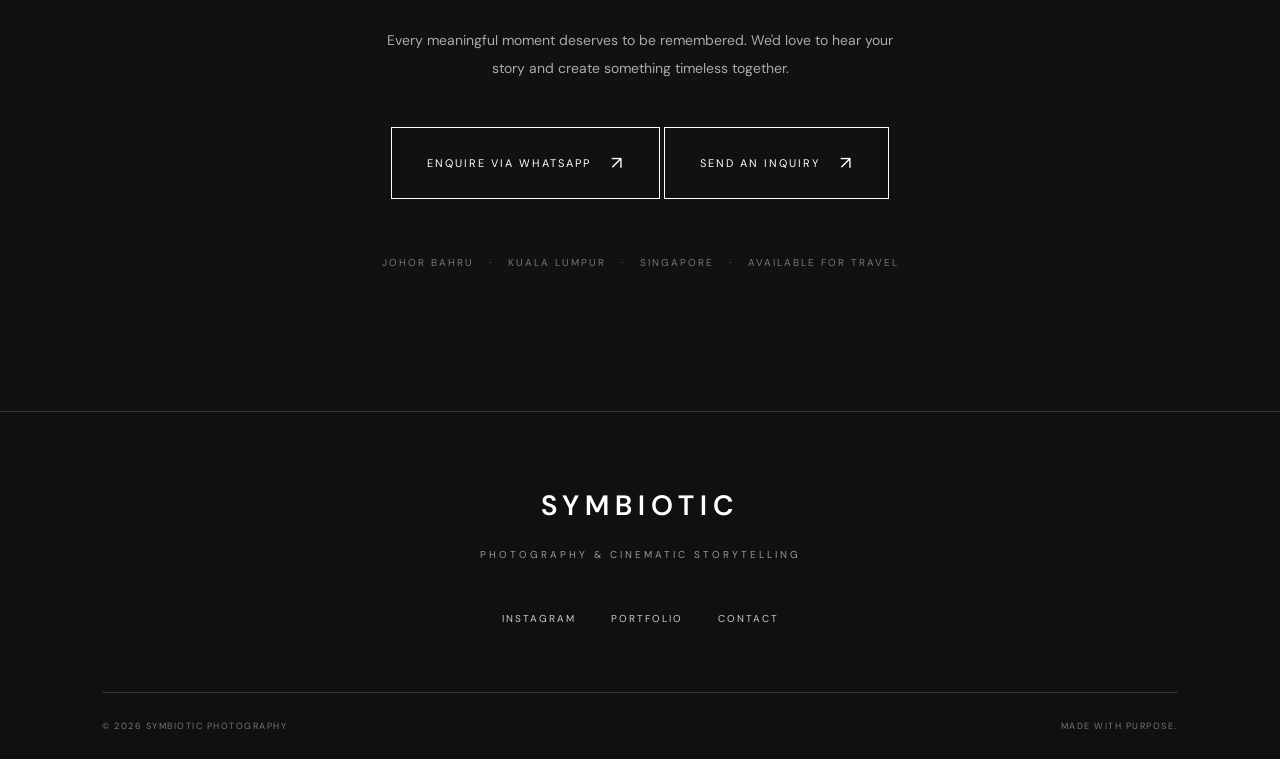
==== commit efb2f831: "update location" ====
--- a/index.html
+++ b/index.html
@@ -254,11 +254,16 @@
   <span aria-hidden="true">↗</span>
 </a>
 
-    <p class="contact-location">
-      JOHOR BAHRU, MALAYSIA
-      <span>·</span>
-      AVAILABLE FOR TRAVEL
-    </p>
+    
+<p class="contact-location">
+  JOHOR BAHRU
+  <span>·</span>
+  KUALA LUMPUR
+  <span>·</span>
+  SINGAPORE
+  <span>·</span>
+  AVAILABLE FOR TRAVEL
+</p>
 
   </div>
 
--- a/style.css
+++ b/style.css
@@ -1329,3 +1329,25 @@
     transition: none;
   }
 }
+
+/* SYMBIOTIC — CONTACT BUTTON REFINEMENT */
+
+.contact .whatsapp-button,
+.contact .inquiry-button {
+  display: flex;
+  align-items: center;
+  justify-content: center;
+  gap: 24px;
+
+  width: 100%;
+  max-width: 360px;
+  min-height: 64px;
+  margin: 0 auto 12px;
+  box-sizing: border-box;
+  text-align: center;
+}
+
+/* Remove extra spacing after second button */
+.contact .inquiry-button {
+  margin-bottom: 0;
+}
